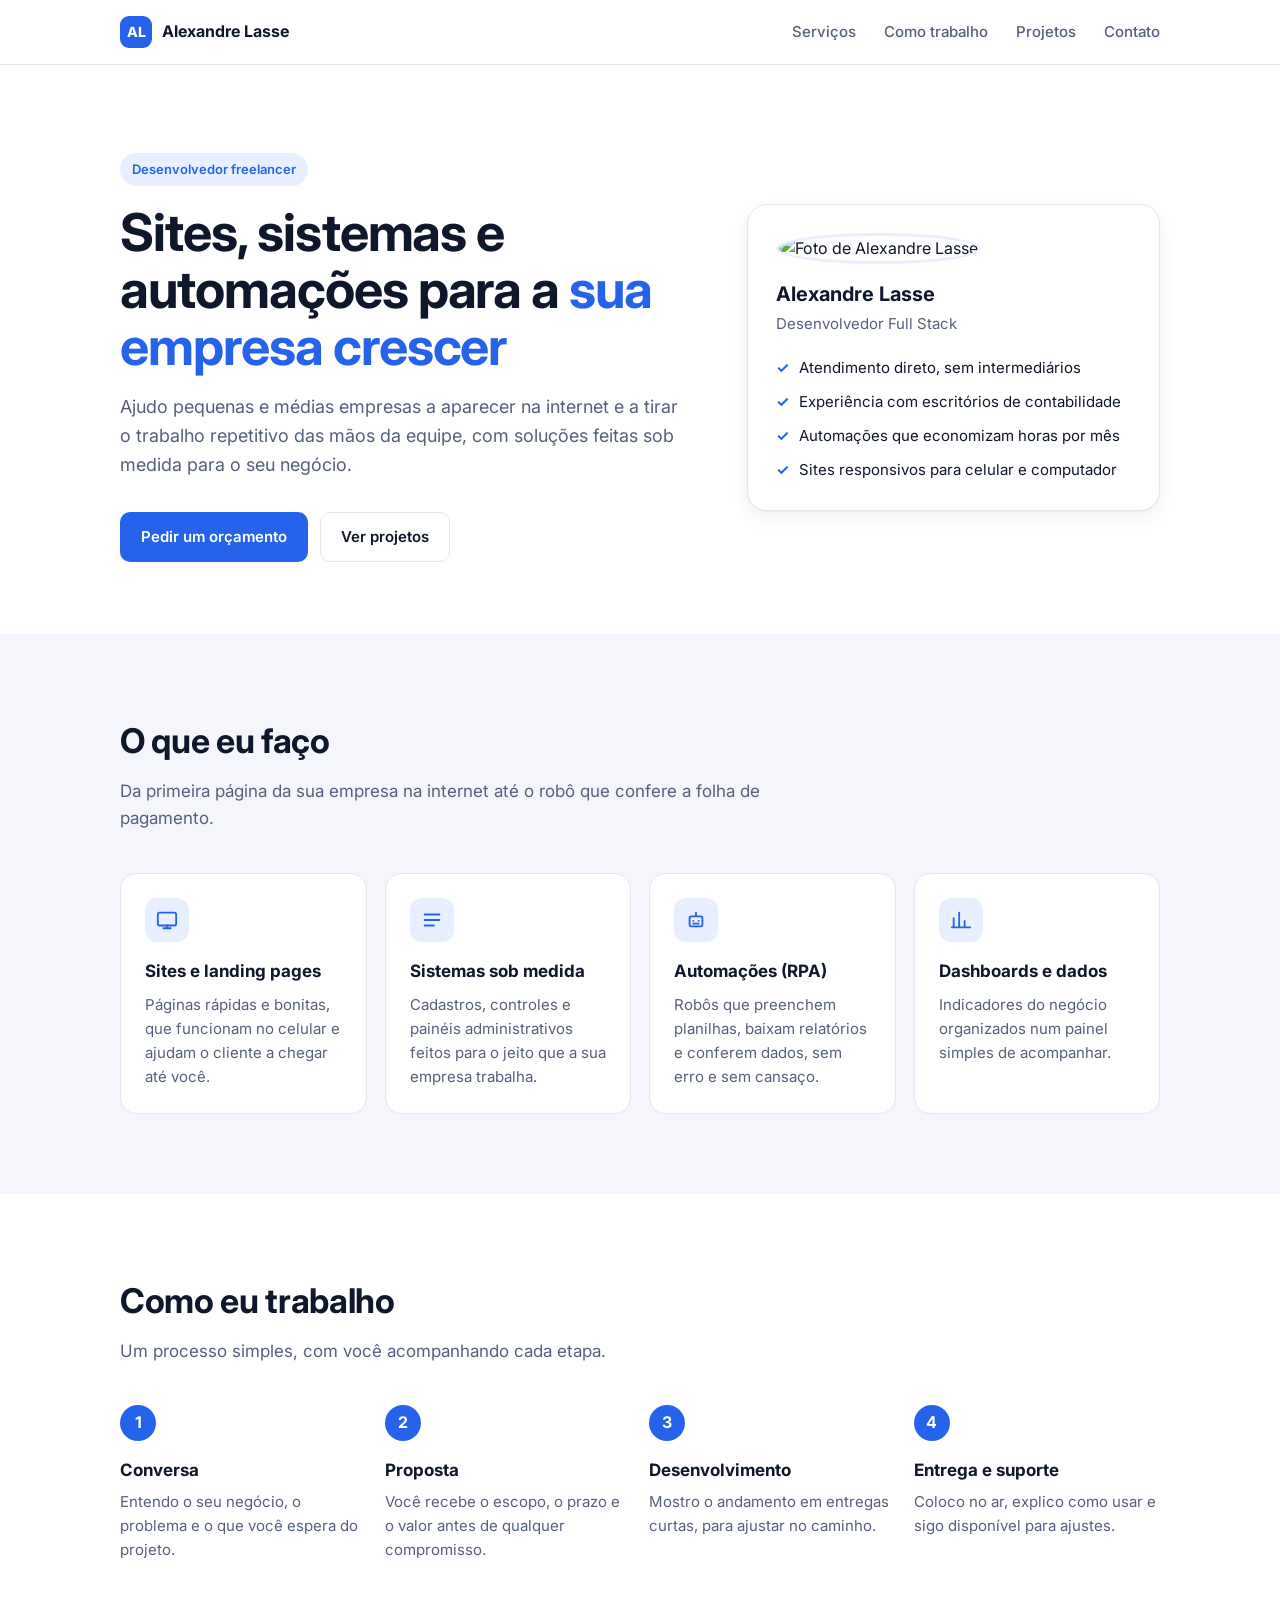
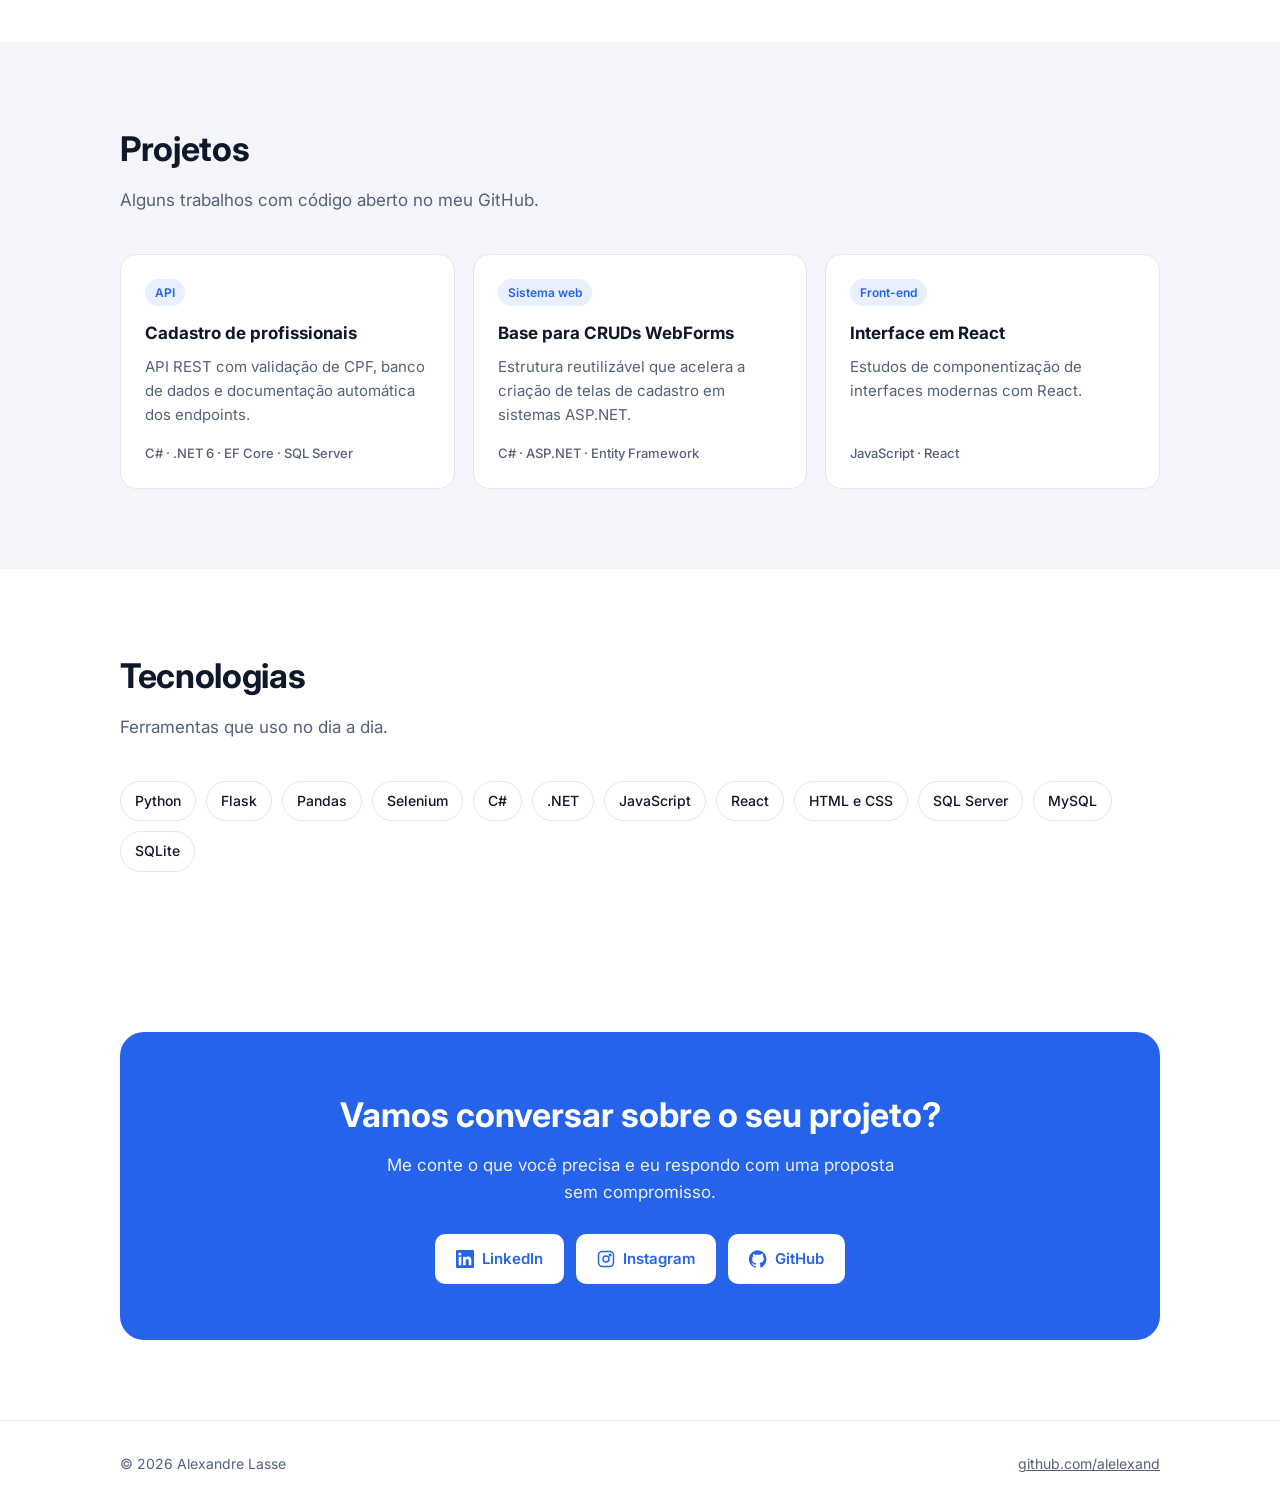
==== index.html @ 02c26d89 "Cria site pessoal" ====
<!doctype html>
<html lang="pt-BR">
<head>
  <meta charset="utf-8">
  <meta name="viewport" content="width=device-width, initial-scale=1">
  <title>Alexandre Lasse · Sites, sistemas e automações</title>
  <meta name="description" content="Desenvolvedor freelancer: sites, sistemas sob medida e automações (RPA) para pequenas e médias empresas.">
  <meta property="og:title" content="Alexandre Lasse · Sites, sistemas e automações">
  <meta property="og:description" content="Sites, sistemas sob medida e automações para pequenas e médias empresas.">
  <meta property="og:type" content="website">
  <meta property="og:url" content="https://alelexand.github.io/">
  <meta property="og:image" content="https://avatars.githubusercontent.com/u/67489011?v=4">
  <meta name="theme-color" content="#0f172a">
  <link rel="icon" href="data:image/svg+xml,%3Csvg xmlns='http://www.w3.org/2000/svg' viewBox='0 0 64 64'%3E%3Crect width='64' height='64' rx='14' fill='%232563eb'/%3E%3Ctext x='32' y='43' font-family='Arial,sans-serif' font-size='30' font-weight='700' fill='white' text-anchor='middle'%3EAL%3C/text%3E%3C/svg%3E">
  <link rel="preconnect" href="https://fonts.googleapis.com">
  <link rel="preconnect" href="https://fonts.gstatic.com" crossorigin>
  <link href="https://fonts.googleapis.com/css2?family=Inter:wght@400;500;600;700;800&display=swap" rel="stylesheet">
  <style>
    :root {
      --bg: #ffffff;
      --bg-alt: #f4f6fb;
      --surface: #ffffff;
      --text: #0f172a;
      --muted: #55607a;
      --border: #e3e7ef;
      --accent: #2563eb;
      --accent-strong: #1d4ed8;
      --accent-soft: #e8efff;
      --on-accent: #ffffff;
      --shadow: 0 1px 2px rgba(15, 23, 42, .04), 0 8px 24px rgba(15, 23, 42, .06);
    }
    @media (prefers-color-scheme: dark) {
      :root {
        --bg: #0b1120;
        --bg-alt: #111a2e;
        --surface: #131d33;
        --text: #e7ecf5;
        --muted: #9aa6bd;
        --border: #23304b;
        --accent: #5b8cff;
        --accent-strong: #7aa2ff;
        --accent-soft: #1a2747;
        --on-accent: #0b1120;
        --shadow: 0 1px 2px rgba(0, 0, 0, .3), 0 8px 24px rgba(0, 0, 0, .25);
      }
    }
    * { box-sizing: border-box; }
    html { scroll-behavior: smooth; }
    body {
      margin: 0;
      font-family: "Inter", system-ui, -apple-system, "Segoe UI", Roboto, sans-serif;
      background: var(--bg);
      color: var(--text);
      line-height: 1.6;
      -webkit-font-smoothing: antialiased;
    }
    a { color: inherit; }
    .wrap { max-width: 1080px; margin: 0 auto; padding: 0 20px; }

    /* Header */
    header {
      position: sticky; top: 0; z-index: 10;
      background: color-mix(in srgb, var(--bg) 88%, transparent);
      backdrop-filter: blur(10px);
      border-bottom: 1px solid var(--border);
    }
    .nav { display: flex; align-items: center; justify-content: space-between; height: 64px; }
    .brand { display: flex; align-items: center; gap: 10px; font-weight: 700; text-decoration: none; }
    .brand-mark {
      width: 32px; height: 32px; border-radius: 9px; display: grid; place-items: center;
      background: var(--accent); color: var(--on-accent); font-size: 14px; font-weight: 800;
    }
    .nav-links { display: flex; gap: 28px; }
    .nav-links a { text-decoration: none; color: var(--muted); font-weight: 500; font-size: 15px; }
    .nav-links a:hover { color: var(--text); }

    .btn {
      display: inline-flex; align-items: center; gap: 8px;
      padding: 12px 20px; border-radius: 10px; font-weight: 600; font-size: 15px;
      text-decoration: none; border: 1px solid transparent; transition: background .15s, border-color .15s;
    }
    .btn-primary { background: var(--accent); color: var(--on-accent); }
    .btn-primary:hover { background: var(--accent-strong); }
    .btn-ghost { border-color: var(--border); color: var(--text); background: var(--surface); }
    .btn-ghost:hover { border-color: var(--accent); }
    .btn svg { width: 18px; height: 18px; flex: none; }

    /* Hero */
    .hero { padding: 88px 0 72px; }
    .hero-grid { display: grid; grid-template-columns: 1.4fr 1fr; gap: 48px; align-items: center; }
    .eyebrow {
      display: inline-block; padding: 6px 12px; border-radius: 999px;
      background: var(--accent-soft); color: var(--accent); font-size: 13px; font-weight: 600;
    }
    h1 { font-size: clamp(34px, 5vw, 52px); line-height: 1.1; letter-spacing: -0.02em; margin: 18px 0 18px; }
    h1 span { color: var(--accent); }
    .lead { font-size: 18px; color: var(--muted); max-width: 560px; margin: 0 0 32px; }
    .cta { display: flex; flex-wrap: wrap; gap: 12px; }
    .hero-card {
      background: var(--surface); border: 1px solid var(--border); border-radius: 20px;
      padding: 28px; box-shadow: var(--shadow);
    }
    .avatar { width: 88px; height: 88px; border-radius: 50%; object-fit: cover; border: 3px solid var(--accent-soft); }
    .hero-card h2 { margin: 14px 0 2px; font-size: 20px; }
    .hero-card p { margin: 0; color: var(--muted); font-size: 15px; }
    .facts { list-style: none; padding: 0; margin: 20px 0 0; display: grid; gap: 10px; }
    .facts li { display: flex; gap: 10px; font-size: 15px; }
    .facts li::before { content: "✓"; color: var(--accent); font-weight: 700; }

    /* Sections */
    section { padding: 80px 0; }
    .alt { background: var(--bg-alt); }
    .section-head { max-width: 640px; margin-bottom: 40px; }
    .section-head h2 { font-size: clamp(26px, 3.5vw, 34px); letter-spacing: -0.01em; margin: 0 0 10px; }
    .section-head p { color: var(--muted); margin: 0; font-size: 17px; }

    .cards { display: grid; grid-template-columns: repeat(4, 1fr); gap: 18px; }
    .card {
      background: var(--surface); border: 1px solid var(--border); border-radius: 16px; padding: 24px;
    }
    .card .icon {
      width: 44px; height: 44px; border-radius: 12px; display: grid; place-items: center;
      background: var(--accent-soft); color: var(--accent); margin-bottom: 16px;
    }
    .card .icon svg { width: 22px; height: 22px; }
    .card h3 { margin: 0 0 8px; font-size: 17px; }
    .card p { margin: 0; color: var(--muted); font-size: 15px; }

    .steps { display: grid; grid-template-columns: repeat(4, 1fr); gap: 18px; counter-reset: step; }
    .step { position: relative; padding-top: 52px; }
    .step::before {
      counter-increment: step; content: counter(step);
      position: absolute; top: 0; left: 0; width: 36px; height: 36px; border-radius: 50%;
      display: grid; place-items: center; background: var(--accent); color: var(--on-accent); font-weight: 700;
    }
    .step h3 { margin: 0 0 6px; font-size: 17px; }
    .step p { margin: 0; color: var(--muted); font-size: 15px; }

    .projects { display: grid; grid-template-columns: repeat(3, 1fr); gap: 18px; }
    .project { display: flex; flex-direction: column; text-decoration: none; transition: border-color .15s; }
    .project:hover { border-color: var(--accent); }
    .tag {
      align-self: flex-start; font-size: 12px; font-weight: 600; padding: 4px 10px; border-radius: 999px;
      background: var(--accent-soft); color: var(--accent); margin-bottom: 14px;
    }
    .stack { margin-top: auto; padding-top: 16px; font-size: 13px; color: var(--muted); font-weight: 500; }

    .chips { display: flex; flex-wrap: wrap; gap: 10px; }
    .chip {
      padding: 8px 14px; border-radius: 999px; border: 1px solid var(--border);
      background: var(--surface); font-size: 14px; font-weight: 500;
    }

    .contact {
      background: var(--accent); color: var(--on-accent); border-radius: 24px;
      padding: 56px 40px; text-align: center;
    }
    .contact h2 { margin: 0 0 10px; font-size: clamp(26px, 3.5vw, 34px); }
    .contact p { margin: 0 auto 28px; max-width: 520px; opacity: .9; font-size: 17px; }
    .contact .cta { justify-content: center; }
    .contact .btn { background: var(--on-accent); color: var(--accent); }
    .contact .btn:hover { opacity: .92; }

    footer { padding: 32px 0; color: var(--muted); font-size: 14px; border-top: 1px solid var(--border); }
    footer .wrap { display: flex; justify-content: space-between; flex-wrap: wrap; gap: 12px; }
    footer a { color: var(--muted); }

    @media (max-width: 900px) {
      .hero-grid { grid-template-columns: 1fr; }
      .cards, .steps { grid-template-columns: repeat(2, 1fr); }
      .projects { grid-template-columns: 1fr; }
    }
    @media (max-width: 600px) {
      .wrap { padding: 0 16px; }
      .nav-links { display: none; }
      .hero { padding: 56px 0 48px; }
      section { padding: 56px 0; }
      .cards, .steps { grid-template-columns: 1fr; }
      .contact { padding: 40px 20px; border-radius: 18px; }
      .btn { flex: 1 1 auto; justify-content: center; }
    }
  </style>
</head>
<body>
  <header>
    <div class="wrap nav">
      <a class="brand" href="#inicio"><span class="brand-mark">AL</span> Alexandre Lasse</a>
      <nav class="nav-links">
        <a href="#servicos">Serviços</a>
        <a href="#como-trabalho">Como trabalho</a>
        <a href="#projetos">Projetos</a>
        <a href="#contato">Contato</a>
      </nav>
    </div>
  </header>

  <main id="inicio">
    <div class="hero">
      <div class="wrap hero-grid">
        <div>
          <span class="eyebrow">Desenvolvedor freelancer</span>
          <h1>Sites, sistemas e automações para a <span>sua empresa crescer</span></h1>
          <p class="lead">Ajudo pequenas e médias empresas a aparecer na internet e a tirar o trabalho repetitivo das mãos da equipe, com soluções feitas sob medida para o seu negócio.</p>
          <div class="cta">
            <a class="btn btn-primary" href="#contato">Pedir um orçamento</a>
            <a class="btn btn-ghost" href="#projetos">Ver projetos</a>
          </div>
        </div>
        <aside class="hero-card">
          <img class="avatar" src="https://avatars.githubusercontent.com/u/67489011?v=4" alt="Foto de Alexandre Lasse" width="88" height="88">
          <h2>Alexandre Lasse</h2>
          <p>Desenvolvedor Full Stack</p>
          <ul class="facts">
            <li>Atendimento direto, sem intermediários</li>
            <li>Experiência com escritórios de contabilidade</li>
            <li>Automações que economizam horas por mês</li>
            <li>Sites responsivos para celular e computador</li>
          </ul>
        </aside>
      </div>
    </div>

    <section id="servicos" class="alt">
      <div class="wrap">
        <div class="section-head">
          <h2>O que eu faço</h2>
          <p>Da primeira página da sua empresa na internet até o robô que confere a folha de pagamento.</p>
        </div>
        <div class="cards">
          <div class="card">
            <div class="icon"><svg viewBox="0 0 24 24" fill="none" stroke="currentColor" stroke-width="2" stroke-linecap="round" stroke-linejoin="round"><rect x="2" y="4" width="20" height="14" rx="2"/><path d="M8 21h8M12 18v3"/></svg></div>
            <h3>Sites e landing pages</h3>
            <p>Páginas rápidas e bonitas, que funcionam no celular e ajudam o cliente a chegar até você.</p>
          </div>
          <div class="card">
            <div class="icon"><svg viewBox="0 0 24 24" fill="none" stroke="currentColor" stroke-width="2" stroke-linecap="round" stroke-linejoin="round"><path d="M4 6h16M4 12h16M4 18h10"/></svg></div>
            <h3>Sistemas sob medida</h3>
            <p>Cadastros, controles e painéis administrativos feitos para o jeito que a sua empresa trabalha.</p>
          </div>
          <div class="card">
            <div class="icon"><svg viewBox="0 0 24 24" fill="none" stroke="currentColor" stroke-width="2" stroke-linecap="round" stroke-linejoin="round"><rect x="5" y="8" width="14" height="11" rx="2"/><path d="M12 4v4M9 13h.01M15 13h.01M9 16h6"/></svg></div>
            <h3>Automações (RPA)</h3>
            <p>Robôs que preenchem planilhas, baixam relatórios e conferem dados, sem erro e sem cansaço.</p>
          </div>
          <div class="card">
            <div class="icon"><svg viewBox="0 0 24 24" fill="none" stroke="currentColor" stroke-width="2" stroke-linecap="round" stroke-linejoin="round"><path d="M4 20V10M10 20V4M16 20v-7M22 20H2"/></svg></div>
            <h3>Dashboards e dados</h3>
            <p>Indicadores do negócio organizados num painel simples de acompanhar.</p>
          </div>
        </div>
      </div>
    </section>

    <section id="como-trabalho">
      <div class="wrap">
        <div class="section-head">
          <h2>Como eu trabalho</h2>
          <p>Um processo simples, com você acompanhando cada etapa.</p>
        </div>
        <div class="steps">
          <div class="step">
            <h3>Conversa</h3>
            <p>Entendo o seu negócio, o problema e o que você espera do projeto.</p>
          </div>
          <div class="step">
            <h3>Proposta</h3>
            <p>Você recebe o escopo, o prazo e o valor antes de qualquer compromisso.</p>
          </div>
          <div class="step">
            <h3>Desenvolvimento</h3>
            <p>Mostro o andamento em entregas curtas, para ajustar no caminho.</p>
          </div>
          <div class="step">
            <h3>Entrega e suporte</h3>
            <p>Coloco no ar, explico como usar e sigo disponível para ajustes.</p>
          </div>
        </div>
      </div>
    </section>

    <section id="projetos" class="alt">
      <div class="wrap">
        <div class="section-head">
          <h2>Projetos</h2>
          <p>Alguns trabalhos com código aberto no meu GitHub.</p>
        </div>
        <div class="projects">
          <a class="card project" href="https://github.com/alelexand/DesafioImplanta" target="_blank" rel="noopener">
            <span class="tag">API</span>
            <h3>Cadastro de profissionais</h3>
            <p>API REST com validação de CPF, banco de dados e documentação automática dos endpoints.</p>
            <span class="stack">C# · .NET 6 · EF Core · SQL Server</span>
          </a>
          <a class="card project" href="https://github.com/alelexand/WebForms" target="_blank" rel="noopener">
            <span class="tag">Sistema web</span>
            <h3>Base para CRUDs WebForms</h3>
            <p>Estrutura reutilizável que acelera a criação de telas de cadastro em sistemas ASP.NET.</p>
            <span class="stack">C# · ASP.NET · Entity Framework</span>
          </a>
          <a class="card project" href="https://github.com/alelexand/ReactJS_Estudos" target="_blank" rel="noopener">
            <span class="tag">Front-end</span>
            <h3>Interface em React</h3>
            <p>Estudos de componentização de interfaces modernas com React.</p>
            <span class="stack">JavaScript · React</span>
          </a>
        </div>
      </div>
    </section>

    <section>
      <div class="wrap">
        <div class="section-head">
          <h2>Tecnologias</h2>
          <p>Ferramentas que uso no dia a dia.</p>
        </div>
        <div class="chips">
          <span class="chip">Python</span><span class="chip">Flask</span><span class="chip">Pandas</span>
          <span class="chip">Selenium</span><span class="chip">C#</span><span class="chip">.NET</span>
          <span class="chip">JavaScript</span><span class="chip">React</span><span class="chip">HTML e CSS</span>
          <span class="chip">SQL Server</span><span class="chip">MySQL</span><span class="chip">SQLite</span>
        </div>
      </div>
    </section>

    <section id="contato">
      <div class="wrap">
        <div class="contact">
          <h2>Vamos conversar sobre o seu projeto?</h2>
          <p>Me conte o que você precisa e eu respondo com uma proposta sem compromisso.</p>
          <div class="cta">
            <a class="btn" href="https://www.linkedin.com/in/alexandre-lasse" target="_blank" rel="noopener">
              <svg viewBox="0 0 24 24" fill="currentColor"><path d="M20.45 20.45h-3.56v-5.57c0-1.33-.02-3.04-1.85-3.04-1.85 0-2.14 1.45-2.14 2.94v5.67H9.35V9h3.41v1.56h.05c.48-.9 1.64-1.85 3.37-1.85 3.6 0 4.27 2.37 4.27 5.46v6.28zM5.34 7.43a2.07 2.07 0 1 1 0-4.13 2.07 2.07 0 0 1 0 4.13zM7.12 20.45H3.56V9h3.56v11.45zM22.22 0H1.77C.79 0 0 .77 0 1.73v20.54C0 23.23.79 24 1.77 24h20.45c.98 0 1.78-.77 1.78-1.73V1.73C24 .77 23.2 0 22.22 0z"/></svg>
              LinkedIn
            </a>
            <a class="btn" href="https://instagram.com/alelexand" target="_blank" rel="noopener">
              <svg viewBox="0 0 24 24" fill="none" stroke="currentColor" stroke-width="2"><rect x="2" y="2" width="20" height="20" rx="5"/><circle cx="12" cy="12" r="4"/><circle cx="17.5" cy="6.5" r="1" fill="currentColor"/></svg>
              Instagram
            </a>
            <a class="btn" href="https://github.com/alelexand" target="_blank" rel="noopener">
              <svg viewBox="0 0 24 24" fill="currentColor"><path d="M12 .3a12 12 0 0 0-3.8 23.4c.6.1.8-.3.8-.6v-2c-3.3.7-4-1.6-4-1.6-.6-1.4-1.4-1.8-1.4-1.8-1-.7.1-.7.1-.7 1.2.1 1.8 1.2 1.8 1.2 1 1.8 2.8 1.3 3.5 1 .1-.8.4-1.3.7-1.6-2.7-.3-5.5-1.3-5.5-6 0-1.2.5-2.3 1.3-3.1-.2-.4-.6-1.6.1-3.2 0 0 1-.3 3.3 1.2a11.5 11.5 0 0 1 6 0C17.3 4.7 18.3 5 18.3 5c.7 1.6.2 2.9.1 3.2.8.8 1.3 1.9 1.3 3.2 0 4.6-2.8 5.6-5.5 5.9.4.4.8 1.1.8 2.2v3.3c0 .3.2.7.8.6A12 12 0 0 0 12 .3"/></svg>
              GitHub
            </a>
          </div>
        </div>
      </div>
    </section>
  </main>

  <footer>
    <div class="wrap">
      <span>© <span id="ano">2026</span> Alexandre Lasse</span>
      <a href="https://github.com/alelexand" target="_blank" rel="noopener">github.com/alelexand</a>
    </div>
  </footer>
  <script>document.getElementById('ano').textContent = new Date().getFullYear();</script>
</body>
</html>
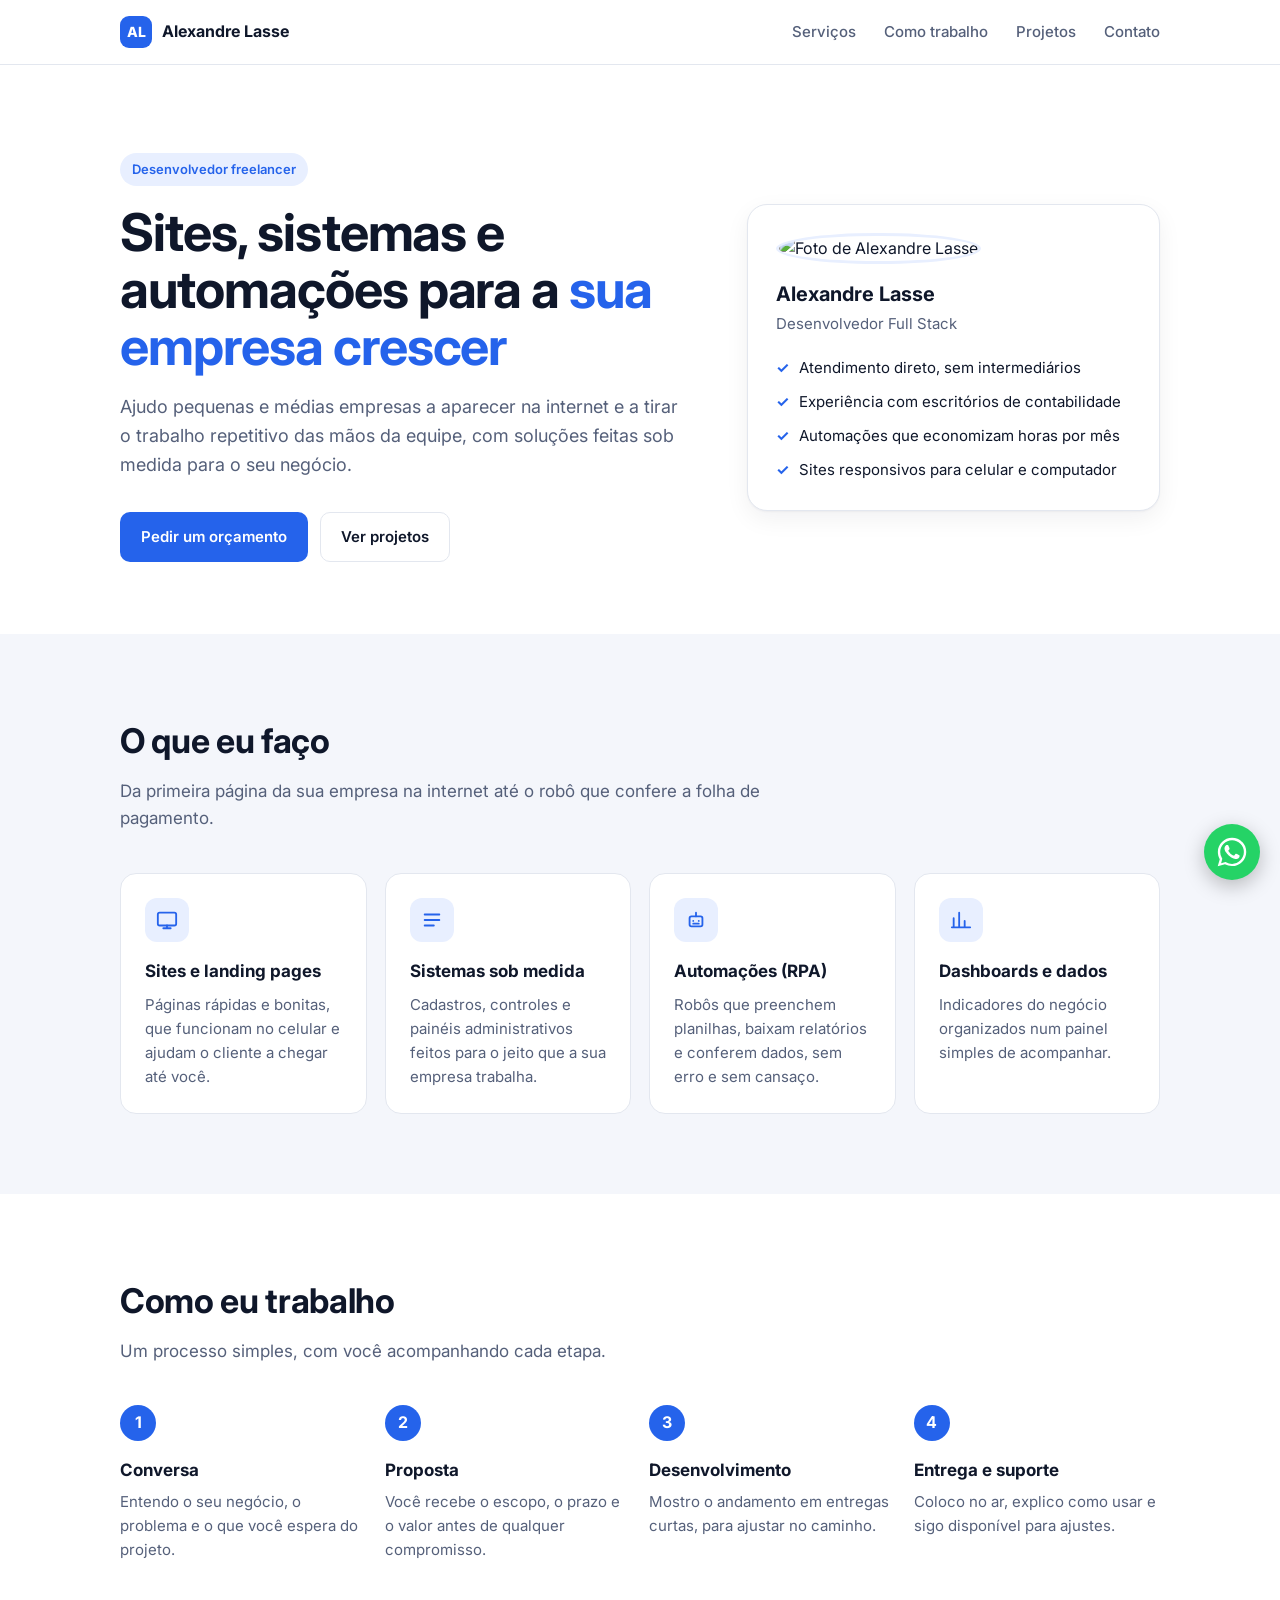
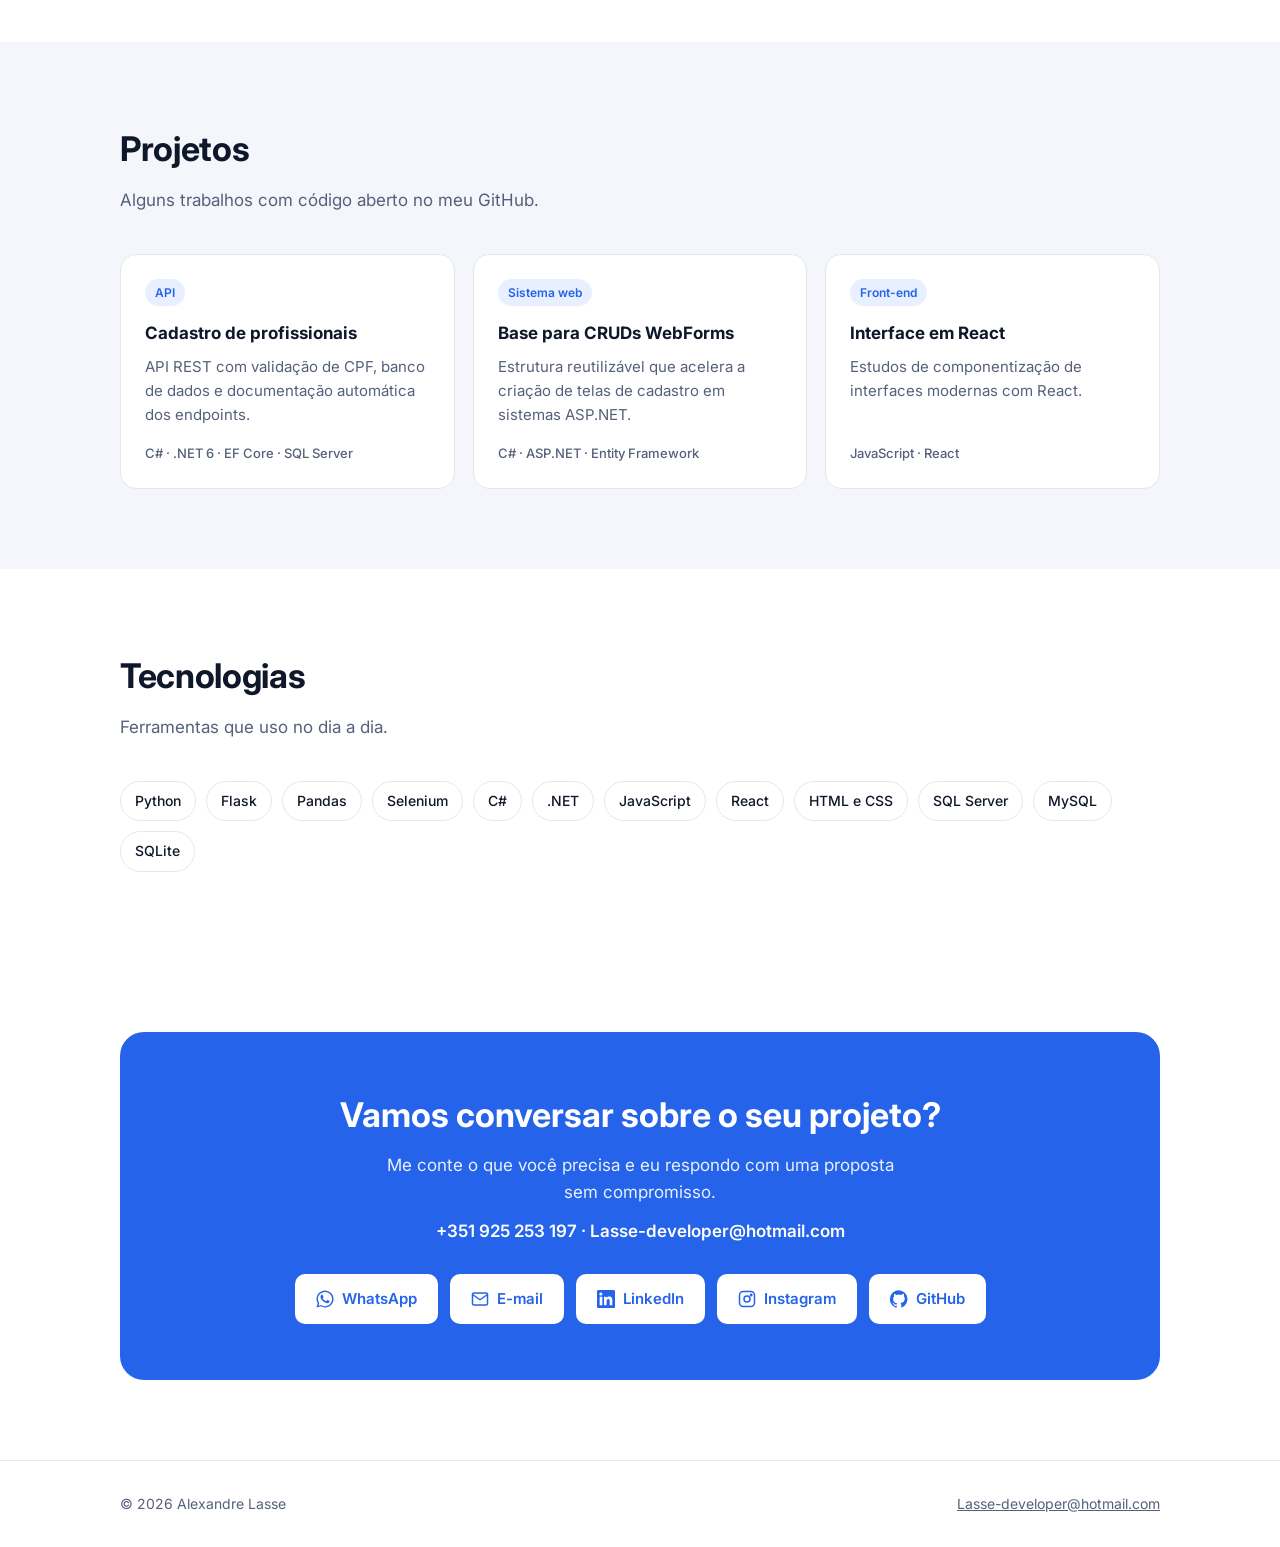
==== commit 849d9e2e: "Adiciona WhatsApp e e-mail de contato" ====
--- a/index.html
+++ b/index.html
@@ -157,7 +157,16 @@
     }
     .contact h2 { margin: 0 0 10px; font-size: clamp(26px, 3.5vw, 34px); }
     .contact p { margin: 0 auto 28px; max-width: 520px; opacity: .9; font-size: 17px; }
+    .contact .contact-info { font-weight: 600; opacity: 1; margin-top: -16px; }
     .contact .cta { justify-content: center; }
+    .wa-float {
+      position: fixed; right: 20px; bottom: 20px; z-index: 20;
+      width: 56px; height: 56px; border-radius: 50%; display: grid; place-items: center;
+      background: #25d366; color: #fff; box-shadow: 0 6px 20px rgba(0, 0, 0, .25);
+      transition: transform .15s;
+    }
+    .wa-float:hover { transform: scale(1.06); }
+    .wa-float svg { width: 30px; height: 30px; }
     .contact .btn { background: var(--on-accent); color: var(--accent); }
     .contact .btn:hover { opacity: .92; }
 
@@ -202,7 +211,7 @@
           <h1>Sites, sistemas e automações para a <span>sua empresa crescer</span></h1>
           <p class="lead">Ajudo pequenas e médias empresas a aparecer na internet e a tirar o trabalho repetitivo das mãos da equipe, com soluções feitas sob medida para o seu negócio.</p>
           <div class="cta">
-            <a class="btn btn-primary" href="#contato">Pedir um orçamento</a>
+            <a class="btn btn-primary" href="https://wa.me/351925253197?text=Ol%C3%A1%20Alexandre!%20Vi%20o%20seu%20site%20e%20gostaria%20de%20um%20or%C3%A7amento." target="_blank" rel="noopener">Pedir um orçamento</a>
             <a class="btn btn-ghost" href="#projetos">Ver projetos</a>
           </div>
         </div>
@@ -327,7 +336,16 @@
         <div class="contact">
           <h2>Vamos conversar sobre o seu projeto?</h2>
           <p>Me conte o que você precisa e eu respondo com uma proposta sem compromisso.</p>
+          <p class="contact-info">+351 925 253 197 · Lasse-developer@hotmail.com</p>
           <div class="cta">
+            <a class="btn" href="https://wa.me/351925253197?text=Ol%C3%A1%20Alexandre!%20Vi%20o%20seu%20site%20e%20gostaria%20de%20um%20or%C3%A7amento." target="_blank" rel="noopener">
+              <svg viewBox="0 0 24 24" fill="currentColor"><path d="M17.47 14.38c-.3-.15-1.76-.87-2.03-.97-.27-.1-.47-.15-.67.15-.2.3-.77.97-.94 1.17-.17.2-.35.22-.64.07-.3-.15-1.26-.46-2.4-1.48-.89-.79-1.49-1.77-1.66-2.07-.17-.3-.02-.46.13-.61.13-.13.3-.35.45-.52.15-.17.2-.3.3-.5.1-.2.05-.37-.03-.52-.07-.15-.67-1.62-.92-2.22-.24-.58-.49-.5-.67-.51h-.57c-.2 0-.52.07-.79.37-.27.3-1.04 1.02-1.04 2.48s1.07 2.88 1.21 3.07c.15.2 2.1 3.2 5.08 4.49.71.31 1.26.49 1.69.62.71.23 1.36.2 1.87.12.57-.09 1.76-.72 2.01-1.41.25-.7.25-1.29.17-1.41-.07-.13-.27-.2-.57-.35zM12.05 21.5h-.01a9.43 9.43 0 0 1-4.81-1.32l-.35-.2-3.58.94.96-3.49-.23-.36a9.42 9.42 0 0 1-1.45-5.03c0-5.2 4.24-9.44 9.46-9.44 2.52 0 4.9.99 6.68 2.77a9.37 9.37 0 0 1 2.77 6.68c0 5.21-4.24 9.45-9.44 9.45zm8.04-17.49A11.3 11.3 0 0 0 12.04.67C5.78.67.68 5.77.68 12.03c0 2 .52 3.96 1.52 5.68L.58 23.33l5.75-1.51a11.32 11.32 0 0 0 5.71 1.46h.01c6.26 0 11.36-5.1 11.36-11.36 0-3.03-1.18-5.89-3.32-8.03z"/></svg>
+              WhatsApp
+            </a>
+            <a class="btn" href="mailto:Lasse-developer@hotmail.com?subject=Or%C3%A7amento%20pelo%20site">
+              <svg viewBox="0 0 24 24" fill="none" stroke="currentColor" stroke-width="2" stroke-linecap="round" stroke-linejoin="round"><rect x="2" y="4" width="20" height="16" rx="2"/><path d="m22 6-10 7L2 6"/></svg>
+              E-mail
+            </a>
             <a class="btn" href="https://www.linkedin.com/in/alexandre-lasse" target="_blank" rel="noopener">
               <svg viewBox="0 0 24 24" fill="currentColor"><path d="M20.45 20.45h-3.56v-5.57c0-1.33-.02-3.04-1.85-3.04-1.85 0-2.14 1.45-2.14 2.94v5.67H9.35V9h3.41v1.56h.05c.48-.9 1.64-1.85 3.37-1.85 3.6 0 4.27 2.37 4.27 5.46v6.28zM5.34 7.43a2.07 2.07 0 1 1 0-4.13 2.07 2.07 0 0 1 0 4.13zM7.12 20.45H3.56V9h3.56v11.45zM22.22 0H1.77C.79 0 0 .77 0 1.73v20.54C0 23.23.79 24 1.77 24h20.45c.98 0 1.78-.77 1.78-1.73V1.73C24 .77 23.2 0 22.22 0z"/></svg>
               LinkedIn
@@ -349,9 +367,12 @@
   <footer>
     <div class="wrap">
       <span>© <span id="ano">2026</span> Alexandre Lasse</span>
-      <a href="https://github.com/alelexand" target="_blank" rel="noopener">github.com/alelexand</a>
+      <a href="mailto:Lasse-developer@hotmail.com">Lasse-developer@hotmail.com</a>
     </div>
   </footer>
+  <a class="wa-float" href="https://wa.me/351925253197?text=Ol%C3%A1%20Alexandre!%20Vi%20o%20seu%20site%20e%20gostaria%20de%20um%20or%C3%A7amento." target="_blank" rel="noopener" aria-label="Conversar no WhatsApp">
+    <svg viewBox="0 0 24 24" fill="currentColor"><path d="M17.47 14.38c-.3-.15-1.76-.87-2.03-.97-.27-.1-.47-.15-.67.15-.2.3-.77.97-.94 1.17-.17.2-.35.22-.64.07-.3-.15-1.26-.46-2.4-1.48-.89-.79-1.49-1.77-1.66-2.07-.17-.3-.02-.46.13-.61.13-.13.3-.35.45-.52.15-.17.2-.3.3-.5.1-.2.05-.37-.03-.52-.07-.15-.67-1.62-.92-2.22-.24-.58-.49-.5-.67-.51h-.57c-.2 0-.52.07-.79.37-.27.3-1.04 1.02-1.04 2.48s1.07 2.880 1.21 3.07c.15.2 2.1 3.2 5.08 4.49.71.31 1.26.49 1.69.62.71.23 1.36.2 1.87.12.57-.09 1.76-.72 2.01-1.41.25-.7.25-1.29.17-1.41-.07-.13-.27-.2-.57-.35zM12.05 21.5h-.01a9.43 9.430 0 0 1-4.81-1.32l-.35-.2-3.58.94.96-3.49-.23-.36a9.42 9.42 0 0 1-1.45-5.03c0-5.2 4.24-9.44 9.46-9.44 2.52 0 4.9.99 6.68 2.77a9.37 9.37 0 0 1 2.77 6.68c0 5.21-4.24 9.45-9.44 9.45zm8.04-17.49A11.3 11.3 0 0 0 12.04.67C5.78.67.68 5.77.68 12.030c0 2 .52 3.96 1.52 5.68L.58 23.33l5.75-1.51a11.32 11.32 0 0 0 5.71 1.46h.01c6.26 0 11.36-5.1 11.36-11.36 0-3.03-1.18-5.89-3.32-8.03z"/></svg>
+  </a>
   <script>document.getElementById('ano').textContent = new Date().getFullYear();</script>
 </body>
 </html>
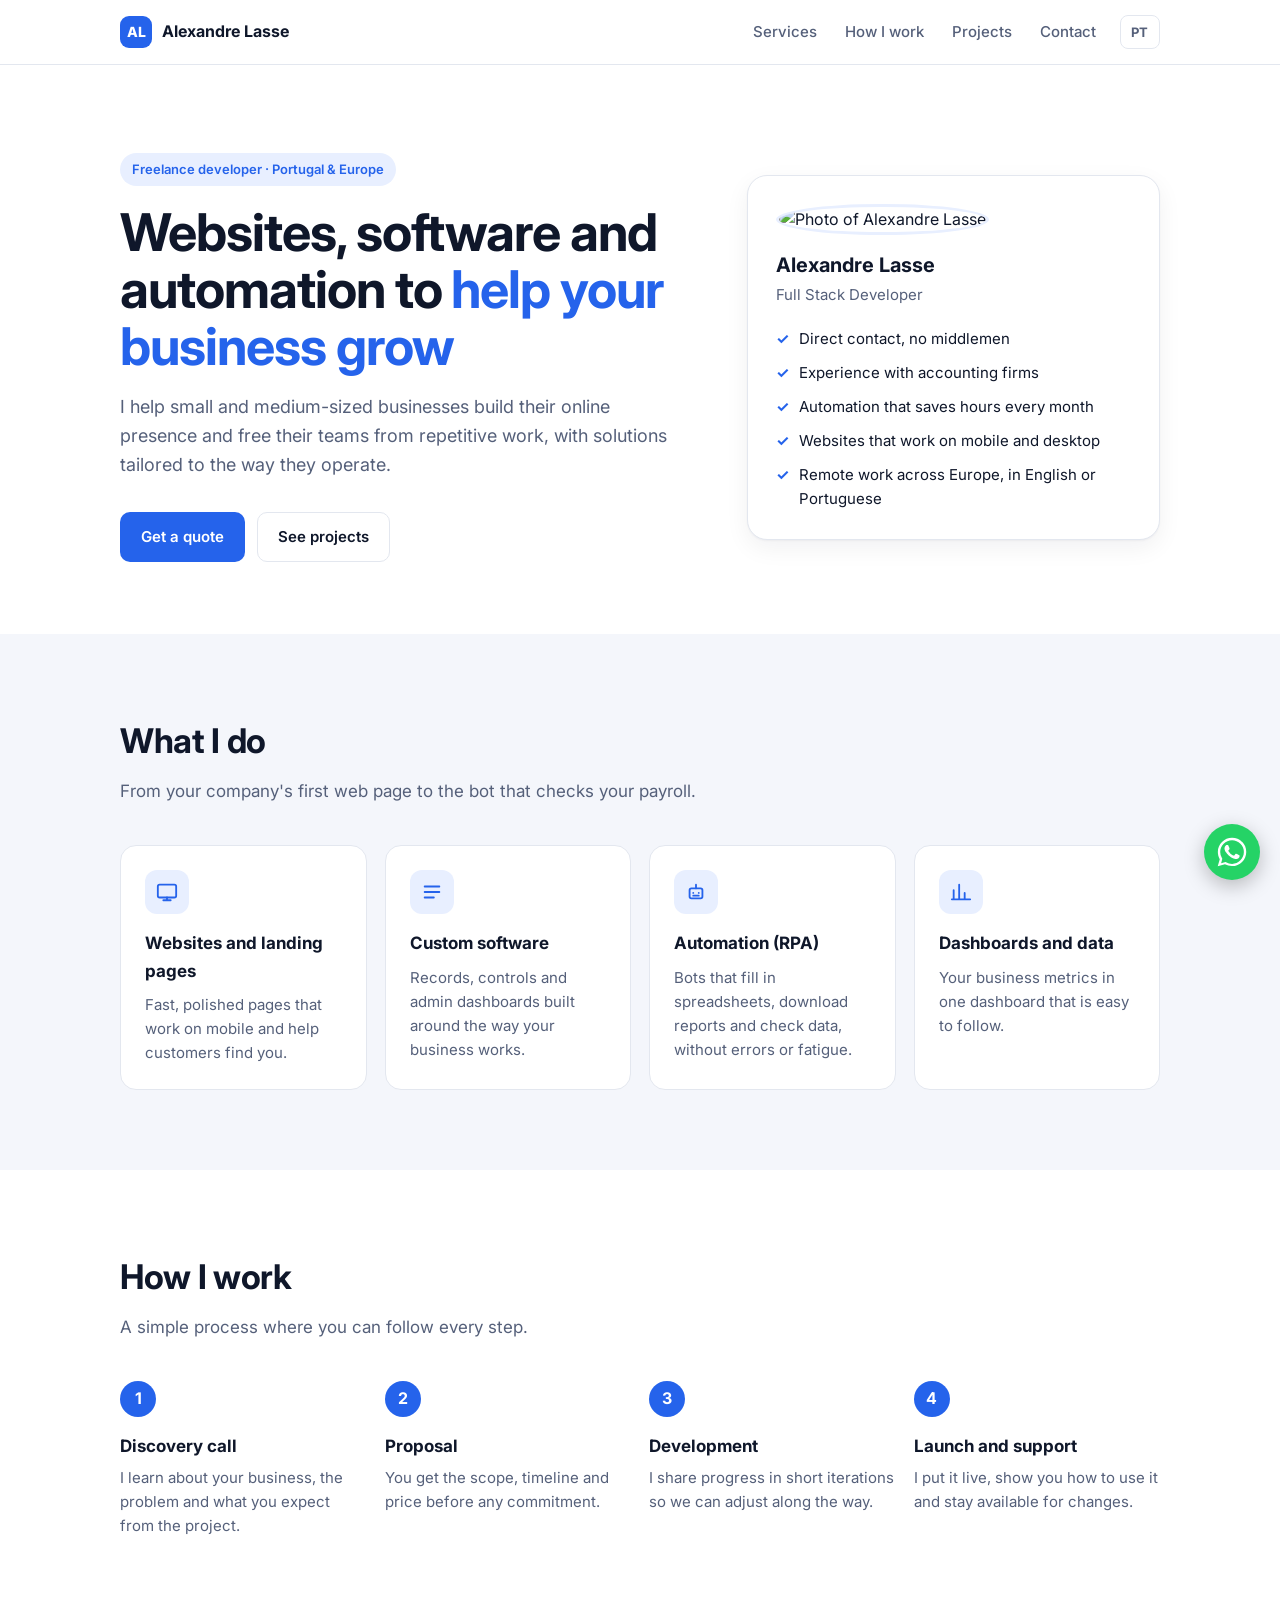
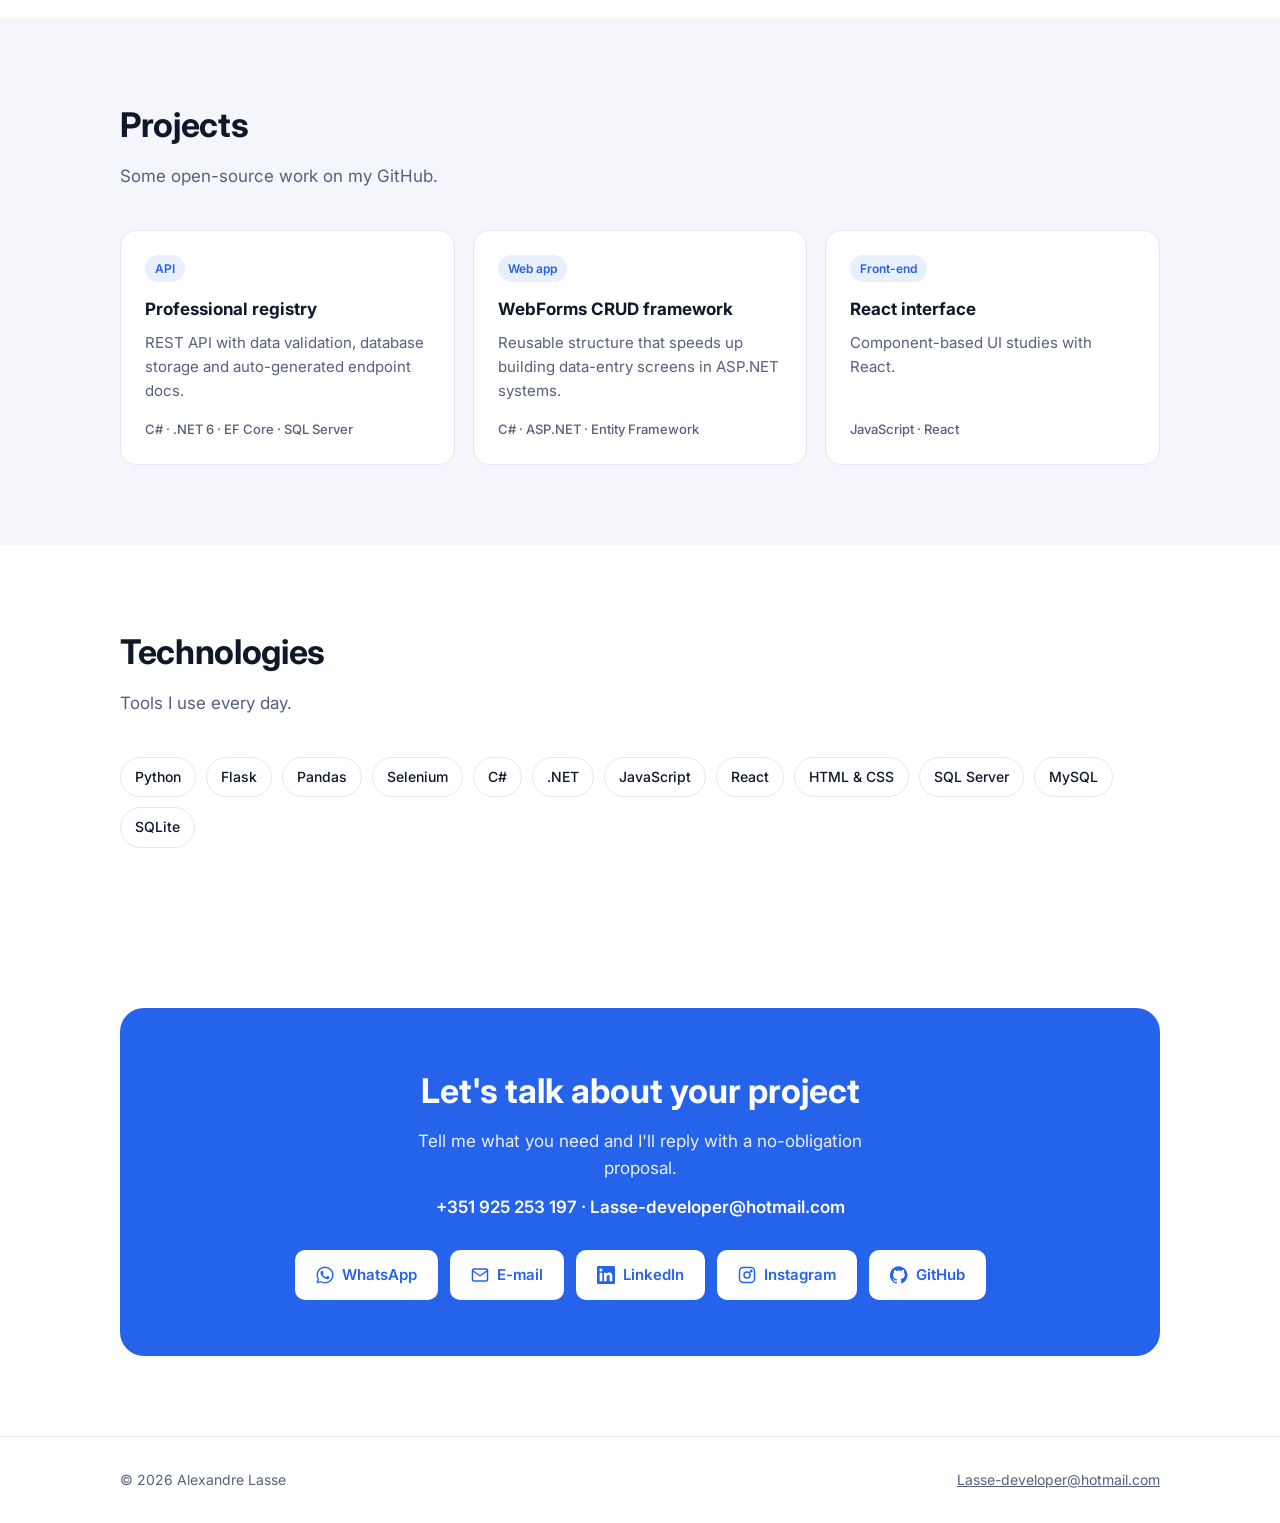
==== commit 4dc6e61f: "English as main language, Portuguese (pt-PT) version at /pt/" ====
--- a/index.html
+++ b/index.html
@@ -1,12 +1,12 @@
 <!doctype html>
-<html lang="pt-BR">
+<html lang="en">
 <head>
   <meta charset="utf-8">
   <meta name="viewport" content="width=device-width, initial-scale=1">
-  <title>Alexandre Lasse · Sites, sistemas e automações</title>
-  <meta name="description" content="Desenvolvedor freelancer: sites, sistemas sob medida e automações (RPA) para pequenas e médias empresas.">
-  <meta property="og:title" content="Alexandre Lasse · Sites, sistemas e automações">
-  <meta property="og:description" content="Sites, sistemas sob medida e automações para pequenas e médias empresas.">
+  <title>Alexandre Lasse · Websites, software and automation</title>
+  <meta name="description" content="Freelance developer based in Portugal, working across Europe: websites, custom software and automation (RPA) for small and medium-sized businesses.">
+  <meta property="og:title" content="Alexandre Lasse · Websites, software and automation">
+  <meta property="og:description" content="Websites, custom software and automation for SMEs across Europe.">
   <meta property="og:type" content="website">
   <meta property="og:url" content="https://alelexand.github.io/">
   <meta property="og:image" content="https://avatars.githubusercontent.com/u/67489011?v=4">
@@ -15,301 +15,133 @@
   <link rel="preconnect" href="https://fonts.googleapis.com">
   <link rel="preconnect" href="https://fonts.gstatic.com" crossorigin>
   <link href="https://fonts.googleapis.com/css2?family=Inter:wght@400;500;600;700;800&display=swap" rel="stylesheet">
-  <style>
-    :root {
-      --bg: #ffffff;
-      --bg-alt: #f4f6fb;
-      --surface: #ffffff;
-      --text: #0f172a;
-      --muted: #55607a;
-      --border: #e3e7ef;
-      --accent: #2563eb;
-      --accent-strong: #1d4ed8;
-      --accent-soft: #e8efff;
-      --on-accent: #ffffff;
-      --shadow: 0 1px 2px rgba(15, 23, 42, .04), 0 8px 24px rgba(15, 23, 42, .06);
-    }
-    @media (prefers-color-scheme: dark) {
-      :root {
-        --bg: #0b1120;
-        --bg-alt: #111a2e;
-        --surface: #131d33;
-        --text: #e7ecf5;
-        --muted: #9aa6bd;
-        --border: #23304b;
-        --accent: #5b8cff;
-        --accent-strong: #7aa2ff;
-        --accent-soft: #1a2747;
-        --on-accent: #0b1120;
-        --shadow: 0 1px 2px rgba(0, 0, 0, .3), 0 8px 24px rgba(0, 0, 0, .25);
-      }
-    }
-    * { box-sizing: border-box; }
-    html { scroll-behavior: smooth; }
-    body {
-      margin: 0;
-      font-family: "Inter", system-ui, -apple-system, "Segoe UI", Roboto, sans-serif;
-      background: var(--bg);
-      color: var(--text);
-      line-height: 1.6;
-      -webkit-font-smoothing: antialiased;
-    }
-    a { color: inherit; }
-    .wrap { max-width: 1080px; margin: 0 auto; padding: 0 20px; }
-
-    /* Header */
-    header {
-      position: sticky; top: 0; z-index: 10;
-      background: color-mix(in srgb, var(--bg) 88%, transparent);
-      backdrop-filter: blur(10px);
-      border-bottom: 1px solid var(--border);
-    }
-    .nav { display: flex; align-items: center; justify-content: space-between; height: 64px; }
-    .brand { display: flex; align-items: center; gap: 10px; font-weight: 700; text-decoration: none; }
-    .brand-mark {
-      width: 32px; height: 32px; border-radius: 9px; display: grid; place-items: center;
-      background: var(--accent); color: var(--on-accent); font-size: 14px; font-weight: 800;
-    }
-    .nav-links { display: flex; gap: 28px; }
-    .nav-links a { text-decoration: none; color: var(--muted); font-weight: 500; font-size: 15px; }
-    .nav-links a:hover { color: var(--text); }
-
-    .btn {
-      display: inline-flex; align-items: center; gap: 8px;
-      padding: 12px 20px; border-radius: 10px; font-weight: 600; font-size: 15px;
-      text-decoration: none; border: 1px solid transparent; transition: background .15s, border-color .15s;
-    }
-    .btn-primary { background: var(--accent); color: var(--on-accent); }
-    .btn-primary:hover { background: var(--accent-strong); }
-    .btn-ghost { border-color: var(--border); color: var(--text); background: var(--surface); }
-    .btn-ghost:hover { border-color: var(--accent); }
-    .btn svg { width: 18px; height: 18px; flex: none; }
-
-    /* Hero */
-    .hero { padding: 88px 0 72px; }
-    .hero-grid { display: grid; grid-template-columns: 1.4fr 1fr; gap: 48px; align-items: center; }
-    .eyebrow {
-      display: inline-block; padding: 6px 12px; border-radius: 999px;
-      background: var(--accent-soft); color: var(--accent); font-size: 13px; font-weight: 600;
-    }
-    h1 { font-size: clamp(34px, 5vw, 52px); line-height: 1.1; letter-spacing: -0.02em; margin: 18px 0 18px; }
-    h1 span { color: var(--accent); }
-    .lead { font-size: 18px; color: var(--muted); max-width: 560px; margin: 0 0 32px; }
-    .cta { display: flex; flex-wrap: wrap; gap: 12px; }
-    .hero-card {
-      background: var(--surface); border: 1px solid var(--border); border-radius: 20px;
-      padding: 28px; box-shadow: var(--shadow);
-    }
-    .avatar { width: 88px; height: 88px; border-radius: 50%; object-fit: cover; border: 3px solid var(--accent-soft); }
-    .hero-card h2 { margin: 14px 0 2px; font-size: 20px; }
-    .hero-card p { margin: 0; color: var(--muted); font-size: 15px; }
-    .facts { list-style: none; padding: 0; margin: 20px 0 0; display: grid; gap: 10px; }
-    .facts li { display: flex; gap: 10px; font-size: 15px; }
-    .facts li::before { content: "✓"; color: var(--accent); font-weight: 700; }
-
-    /* Sections */
-    section { padding: 80px 0; }
-    .alt { background: var(--bg-alt); }
-    .section-head { max-width: 640px; margin-bottom: 40px; }
-    .section-head h2 { font-size: clamp(26px, 3.5vw, 34px); letter-spacing: -0.01em; margin: 0 0 10px; }
-    .section-head p { color: var(--muted); margin: 0; font-size: 17px; }
-
-    .cards { display: grid; grid-template-columns: repeat(4, 1fr); gap: 18px; }
-    .card {
-      background: var(--surface); border: 1px solid var(--border); border-radius: 16px; padding: 24px;
-    }
-    .card .icon {
-      width: 44px; height: 44px; border-radius: 12px; display: grid; place-items: center;
-      background: var(--accent-soft); color: var(--accent); margin-bottom: 16px;
-    }
-    .card .icon svg { width: 22px; height: 22px; }
-    .card h3 { margin: 0 0 8px; font-size: 17px; }
-    .card p { margin: 0; color: var(--muted); font-size: 15px; }
-
-    .steps { display: grid; grid-template-columns: repeat(4, 1fr); gap: 18px; counter-reset: step; }
-    .step { position: relative; padding-top: 52px; }
-    .step::before {
-      counter-increment: step; content: counter(step);
-      position: absolute; top: 0; left: 0; width: 36px; height: 36px; border-radius: 50%;
-      display: grid; place-items: center; background: var(--accent); color: var(--on-accent); font-weight: 700;
-    }
-    .step h3 { margin: 0 0 6px; font-size: 17px; }
-    .step p { margin: 0; color: var(--muted); font-size: 15px; }
-
-    .projects { display: grid; grid-template-columns: repeat(3, 1fr); gap: 18px; }
-    .project { display: flex; flex-direction: column; text-decoration: none; transition: border-color .15s; }
-    .project:hover { border-color: var(--accent); }
-    .tag {
-      align-self: flex-start; font-size: 12px; font-weight: 600; padding: 4px 10px; border-radius: 999px;
-      background: var(--accent-soft); color: var(--accent); margin-bottom: 14px;
-    }
-    .stack { margin-top: auto; padding-top: 16px; font-size: 13px; color: var(--muted); font-weight: 500; }
-
-    .chips { display: flex; flex-wrap: wrap; gap: 10px; }
-    .chip {
-      padding: 8px 14px; border-radius: 999px; border: 1px solid var(--border);
-      background: var(--surface); font-size: 14px; font-weight: 500;
-    }
-
-    .contact {
-      background: var(--accent); color: var(--on-accent); border-radius: 24px;
-      padding: 56px 40px; text-align: center;
-    }
-    .contact h2 { margin: 0 0 10px; font-size: clamp(26px, 3.5vw, 34px); }
-    .contact p { margin: 0 auto 28px; max-width: 520px; opacity: .9; font-size: 17px; }
-    .contact .contact-info { font-weight: 600; opacity: 1; margin-top: -16px; }
-    .contact .cta { justify-content: center; }
-    .wa-float {
-      position: fixed; right: 20px; bottom: 20px; z-index: 20;
-      width: 56px; height: 56px; border-radius: 50%; display: grid; place-items: center;
-      background: #25d366; color: #fff; box-shadow: 0 6px 20px rgba(0, 0, 0, .25);
-      transition: transform .15s;
-    }
-    .wa-float:hover { transform: scale(1.06); }
-    .wa-float svg { width: 30px; height: 30px; }
-    .contact .btn { background: var(--on-accent); color: var(--accent); }
-    .contact .btn:hover { opacity: .92; }
-
-    footer { padding: 32px 0; color: var(--muted); font-size: 14px; border-top: 1px solid var(--border); }
-    footer .wrap { display: flex; justify-content: space-between; flex-wrap: wrap; gap: 12px; }
-    footer a { color: var(--muted); }
-
-    @media (max-width: 900px) {
-      .hero-grid { grid-template-columns: 1fr; }
-      .cards, .steps { grid-template-columns: repeat(2, 1fr); }
-      .projects { grid-template-columns: 1fr; }
-    }
-    @media (max-width: 600px) {
-      .wrap { padding: 0 16px; }
-      .nav-links { display: none; }
-      .hero { padding: 56px 0 48px; }
-      section { padding: 56px 0; }
-      .cards, .steps { grid-template-columns: 1fr; }
-      .contact { padding: 40px 20px; border-radius: 18px; }
-      .btn { flex: 1 1 auto; justify-content: center; }
-    }
-  </style>
+  <link rel="stylesheet" href="/styles.css">
+  <link rel="alternate" hreflang="en" href="https://alelexand.github.io/">
+  <link rel="alternate" hreflang="pt-PT" href="https://alelexand.github.io/pt/">
+  <link rel="alternate" hreflang="x-default" href="https://alelexand.github.io/">
 </head>
 <body>
   <header>
     <div class="wrap nav">
-      <a class="brand" href="#inicio"><span class="brand-mark">AL</span> Alexandre Lasse</a>
+      <a class="brand" href="#top"><span class="brand-mark">AL</span> Alexandre Lasse</a>
       <nav class="nav-links">
-        <a href="#servicos">Serviços</a>
-        <a href="#como-trabalho">Como trabalho</a>
-        <a href="#projetos">Projetos</a>
-        <a href="#contato">Contato</a>
+        <a href="#services">Services</a>
+        <a href="#process">How I work</a>
+        <a href="#projects">Projects</a>
+        <a href="#contact">Contact</a>
       </nav>
+      <a class="lang-switch" href="/pt/" hreflang="pt-PT" lang="pt-PT" aria-label="Versão em português">PT</a>
     </div>
   </header>
 
-  <main id="inicio">
+  <main id="top">
     <div class="hero">
       <div class="wrap hero-grid">
         <div>
-          <span class="eyebrow">Desenvolvedor freelancer</span>
-          <h1>Sites, sistemas e automações para a <span>sua empresa crescer</span></h1>
-          <p class="lead">Ajudo pequenas e médias empresas a aparecer na internet e a tirar o trabalho repetitivo das mãos da equipe, com soluções feitas sob medida para o seu negócio.</p>
+          <span class="eyebrow">Freelance developer · Portugal &amp; Europe</span>
+          <h1>Websites, software and automation to <span>help your business grow</span></h1>
+          <p class="lead">I help small and medium-sized businesses build their online presence and free their teams from repetitive work, with solutions tailored to the way they operate.</p>
           <div class="cta">
-            <a class="btn btn-primary" href="https://wa.me/351925253197?text=Ol%C3%A1%20Alexandre!%20Vi%20o%20seu%20site%20e%20gostaria%20de%20um%20or%C3%A7amento." target="_blank" rel="noopener">Pedir um orçamento</a>
-            <a class="btn btn-ghost" href="#projetos">Ver projetos</a>
+            <a class="btn btn-primary" href="https://wa.me/351925253197?text=Hi%20Alexandre!%20I%20saw%20your%20website%20and%20would%20like%20a%20quote." target="_blank" rel="noopener">Get a quote</a>
+            <a class="btn btn-ghost" href="#projects">See projects</a>
           </div>
         </div>
         <aside class="hero-card">
-          <img class="avatar" src="https://avatars.githubusercontent.com/u/67489011?v=4" alt="Foto de Alexandre Lasse" width="88" height="88">
+          <img class="avatar" src="https://avatars.githubusercontent.com/u/67489011?v=4" alt="Photo of Alexandre Lasse" width="88" height="88">
           <h2>Alexandre Lasse</h2>
-          <p>Desenvolvedor Full Stack</p>
+          <p>Full Stack Developer</p>
           <ul class="facts">
-            <li>Atendimento direto, sem intermediários</li>
-            <li>Experiência com escritórios de contabilidade</li>
-            <li>Automações que economizam horas por mês</li>
-            <li>Sites responsivos para celular e computador</li>
+            <li>Direct contact, no middlemen</li>
+            <li>Experience with accounting firms</li>
+            <li>Automation that saves hours every month</li>
+            <li>Websites that work on mobile and desktop</li>
+            <li>Remote work across Europe, in English or Portuguese</li>
           </ul>
         </aside>
       </div>
     </div>
 
-    <section id="servicos" class="alt">
-      <div class="wrap">
-        <div class="section-head">
-          <h2>O que eu faço</h2>
-          <p>Da primeira página da sua empresa na internet até o robô que confere a folha de pagamento.</p>
+    <section id="services" class="alt">
+      <div class="wrap">
+        <div class="section-head">
+          <h2>What I do</h2>
+          <p>From your company's first web page to the bot that checks your payroll.</p>
         </div>
         <div class="cards">
           <div class="card">
             <div class="icon"><svg viewBox="0 0 24 24" fill="none" stroke="currentColor" stroke-width="2" stroke-linecap="round" stroke-linejoin="round"><rect x="2" y="4" width="20" height="14" rx="2"/><path d="M8 21h8M12 18v3"/></svg></div>
-            <h3>Sites e landing pages</h3>
-            <p>Páginas rápidas e bonitas, que funcionam no celular e ajudam o cliente a chegar até você.</p>
+            <h3>Websites and landing pages</h3>
+            <p>Fast, polished pages that work on mobile and help customers find you.</p>
           </div>
           <div class="card">
             <div class="icon"><svg viewBox="0 0 24 24" fill="none" stroke="currentColor" stroke-width="2" stroke-linecap="round" stroke-linejoin="round"><path d="M4 6h16M4 12h16M4 18h10"/></svg></div>
-            <h3>Sistemas sob medida</h3>
-            <p>Cadastros, controles e painéis administrativos feitos para o jeito que a sua empresa trabalha.</p>
+            <h3>Custom software</h3>
+            <p>Records, controls and admin dashboards built around the way your business works.</p>
           </div>
           <div class="card">
             <div class="icon"><svg viewBox="0 0 24 24" fill="none" stroke="currentColor" stroke-width="2" stroke-linecap="round" stroke-linejoin="round"><rect x="5" y="8" width="14" height="11" rx="2"/><path d="M12 4v4M9 13h.01M15 13h.01M9 16h6"/></svg></div>
-            <h3>Automações (RPA)</h3>
-            <p>Robôs que preenchem planilhas, baixam relatórios e conferem dados, sem erro e sem cansaço.</p>
+            <h3>Automation (RPA)</h3>
+            <p>Bots that fill in spreadsheets, download reports and check data, without errors or fatigue.</p>
           </div>
           <div class="card">
             <div class="icon"><svg viewBox="0 0 24 24" fill="none" stroke="currentColor" stroke-width="2" stroke-linecap="round" stroke-linejoin="round"><path d="M4 20V10M10 20V4M16 20v-7M22 20H2"/></svg></div>
-            <h3>Dashboards e dados</h3>
-            <p>Indicadores do negócio organizados num painel simples de acompanhar.</p>
-          </div>
-        </div>
-      </div>
-    </section>
-
-    <section id="como-trabalho">
-      <div class="wrap">
-        <div class="section-head">
-          <h2>Como eu trabalho</h2>
-          <p>Um processo simples, com você acompanhando cada etapa.</p>
+            <h3>Dashboards and data</h3>
+            <p>Your business metrics in one dashboard that is easy to follow.</p>
+          </div>
+        </div>
+      </div>
+    </section>
+
+    <section id="process">
+      <div class="wrap">
+        <div class="section-head">
+          <h2>How I work</h2>
+          <p>A simple process where you can follow every step.</p>
         </div>
         <div class="steps">
           <div class="step">
-            <h3>Conversa</h3>
-            <p>Entendo o seu negócio, o problema e o que você espera do projeto.</p>
-          </div>
-          <div class="step">
-            <h3>Proposta</h3>
-            <p>Você recebe o escopo, o prazo e o valor antes de qualquer compromisso.</p>
-          </div>
-          <div class="step">
-            <h3>Desenvolvimento</h3>
-            <p>Mostro o andamento em entregas curtas, para ajustar no caminho.</p>
-          </div>
-          <div class="step">
-            <h3>Entrega e suporte</h3>
-            <p>Coloco no ar, explico como usar e sigo disponível para ajustes.</p>
-          </div>
-        </div>
-      </div>
-    </section>
-
-    <section id="projetos" class="alt">
-      <div class="wrap">
-        <div class="section-head">
-          <h2>Projetos</h2>
-          <p>Alguns trabalhos com código aberto no meu GitHub.</p>
+            <h3>Discovery call</h3>
+            <p>I learn about your business, the problem and what you expect from the project.</p>
+          </div>
+          <div class="step">
+            <h3>Proposal</h3>
+            <p>You get the scope, timeline and price before any commitment.</p>
+          </div>
+          <div class="step">
+            <h3>Development</h3>
+            <p>I share progress in short iterations so we can adjust along the way.</p>
+          </div>
+          <div class="step">
+            <h3>Launch and support</h3>
+            <p>I put it live, show you how to use it and stay available for changes.</p>
+          </div>
+        </div>
+      </div>
+    </section>
+
+    <section id="projects" class="alt">
+      <div class="wrap">
+        <div class="section-head">
+          <h2>Projects</h2>
+          <p>Some open-source work on my GitHub.</p>
         </div>
         <div class="projects">
           <a class="card project" href="https://github.com/alelexand/DesafioImplanta" target="_blank" rel="noopener">
             <span class="tag">API</span>
-            <h3>Cadastro de profissionais</h3>
-            <p>API REST com validação de CPF, banco de dados e documentação automática dos endpoints.</p>
+            <h3>Professional registry</h3>
+            <p>REST API with data validation, database storage and auto-generated endpoint docs.</p>
             <span class="stack">C# · .NET 6 · EF Core · SQL Server</span>
           </a>
           <a class="card project" href="https://github.com/alelexand/WebForms" target="_blank" rel="noopener">
-            <span class="tag">Sistema web</span>
-            <h3>Base para CRUDs WebForms</h3>
-            <p>Estrutura reutilizável que acelera a criação de telas de cadastro em sistemas ASP.NET.</p>
+            <span class="tag">Web app</span>
+            <h3>WebForms CRUD framework</h3>
+            <p>Reusable structure that speeds up building data-entry screens in ASP.NET systems.</p>
             <span class="stack">C# · ASP.NET · Entity Framework</span>
           </a>
           <a class="card project" href="https://github.com/alelexand/ReactJS_Estudos" target="_blank" rel="noopener">
             <span class="tag">Front-end</span>
-            <h3>Interface em React</h3>
-            <p>Estudos de componentização de interfaces modernas com React.</p>
+            <h3>React interface</h3>
+            <p>Component-based UI studies with React.</p>
             <span class="stack">JavaScript · React</span>
           </a>
         </div>
@@ -319,30 +151,30 @@
     <section>
       <div class="wrap">
         <div class="section-head">
-          <h2>Tecnologias</h2>
-          <p>Ferramentas que uso no dia a dia.</p>
+          <h2>Technologies</h2>
+          <p>Tools I use every day.</p>
         </div>
         <div class="chips">
           <span class="chip">Python</span><span class="chip">Flask</span><span class="chip">Pandas</span>
           <span class="chip">Selenium</span><span class="chip">C#</span><span class="chip">.NET</span>
-          <span class="chip">JavaScript</span><span class="chip">React</span><span class="chip">HTML e CSS</span>
+          <span class="chip">JavaScript</span><span class="chip">React</span><span class="chip">HTML &amp; CSS</span>
           <span class="chip">SQL Server</span><span class="chip">MySQL</span><span class="chip">SQLite</span>
         </div>
       </div>
     </section>
 
-    <section id="contato">
+    <section id="contact">
       <div class="wrap">
         <div class="contact">
-          <h2>Vamos conversar sobre o seu projeto?</h2>
-          <p>Me conte o que você precisa e eu respondo com uma proposta sem compromisso.</p>
+          <h2>Let's talk about your project</h2>
+          <p>Tell me what you need and I'll reply with a no-obligation proposal.</p>
           <p class="contact-info">+351 925 253 197 · Lasse-developer@hotmail.com</p>
           <div class="cta">
-            <a class="btn" href="https://wa.me/351925253197?text=Ol%C3%A1%20Alexandre!%20Vi%20o%20seu%20site%20e%20gostaria%20de%20um%20or%C3%A7amento." target="_blank" rel="noopener">
+            <a class="btn" href="https://wa.me/351925253197?text=Hi%20Alexandre!%20I%20saw%20your%20website%20and%20would%20like%20a%20quote." target="_blank" rel="noopener">
               <svg viewBox="0 0 24 24" fill="currentColor"><path d="M17.47 14.38c-.3-.15-1.76-.87-2.03-.97-.27-.1-.47-.15-.67.15-.2.3-.77.97-.94 1.17-.17.2-.35.22-.64.07-.3-.15-1.26-.46-2.4-1.48-.89-.79-1.49-1.77-1.66-2.07-.17-.3-.02-.46.13-.61.13-.13.3-.35.45-.52.15-.17.2-.3.3-.5.1-.2.05-.37-.03-.52-.07-.15-.67-1.62-.92-2.22-.24-.58-.49-.5-.67-.51h-.57c-.2 0-.52.07-.79.37-.27.3-1.04 1.02-1.04 2.48s1.07 2.88 1.21 3.07c.15.2 2.1 3.2 5.08 4.49.71.31 1.26.49 1.69.62.71.23 1.36.2 1.87.12.57-.09 1.76-.72 2.01-1.41.25-.7.25-1.29.17-1.41-.07-.13-.27-.2-.57-.35zM12.05 21.5h-.01a9.43 9.43 0 0 1-4.81-1.32l-.35-.2-3.58.94.96-3.49-.23-.36a9.42 9.42 0 0 1-1.45-5.03c0-5.2 4.24-9.44 9.46-9.44 2.52 0 4.9.99 6.68 2.77a9.37 9.37 0 0 1 2.77 6.68c0 5.21-4.24 9.45-9.44 9.45zm8.04-17.49A11.3 11.3 0 0 0 12.04.67C5.78.67.68 5.77.68 12.03c0 2 .52 3.96 1.52 5.68L.58 23.33l5.75-1.51a11.32 11.32 0 0 0 5.71 1.46h.01c6.26 0 11.36-5.1 11.36-11.36 0-3.03-1.18-5.89-3.32-8.03z"/></svg>
               WhatsApp
             </a>
-            <a class="btn" href="mailto:Lasse-developer@hotmail.com?subject=Or%C3%A7amento%20pelo%20site">
+            <a class="btn" href="mailto:Lasse-developer@hotmail.com?subject=Quote%20request">
               <svg viewBox="0 0 24 24" fill="none" stroke="currentColor" stroke-width="2" stroke-linecap="round" stroke-linejoin="round"><rect x="2" y="4" width="20" height="16" rx="2"/><path d="m22 6-10 7L2 6"/></svg>
               E-mail
             </a>
@@ -370,7 +202,7 @@
       <a href="mailto:Lasse-developer@hotmail.com">Lasse-developer@hotmail.com</a>
     </div>
   </footer>
-  <a class="wa-float" href="https://wa.me/351925253197?text=Ol%C3%A1%20Alexandre!%20Vi%20o%20seu%20site%20e%20gostaria%20de%20um%20or%C3%A7amento." target="_blank" rel="noopener" aria-label="Conversar no WhatsApp">
+  <a class="wa-float" href="https://wa.me/351925253197?text=Hi%20Alexandre!%20I%20saw%20your%20website%20and%20would%20like%20a%20quote." target="_blank" rel="noopener" aria-label="Chat on WhatsApp">
     <svg viewBox="0 0 24 24" fill="currentColor"><path d="M17.47 14.38c-.3-.15-1.76-.87-2.03-.97-.27-.1-.47-.15-.67.15-.2.3-.77.97-.94 1.17-.17.2-.35.22-.64.07-.3-.15-1.26-.46-2.4-1.48-.89-.79-1.49-1.77-1.66-2.07-.17-.3-.02-.46.13-.61.13-.13.3-.35.45-.52.15-.17.2-.3.3-.5.1-.2.05-.37-.03-.52-.07-.15-.67-1.62-.92-2.22-.24-.58-.49-.5-.67-.51h-.57c-.2 0-.52.07-.79.37-.27.3-1.04 1.02-1.04 2.48s1.07 2.880 1.21 3.07c.15.2 2.1 3.2 5.08 4.49.71.31 1.26.49 1.69.62.71.23 1.36.2 1.87.12.57-.09 1.76-.72 2.01-1.41.25-.7.25-1.29.17-1.41-.07-.13-.27-.2-.57-.35zM12.05 21.5h-.01a9.43 9.430 0 0 1-4.81-1.32l-.35-.2-3.58.94.96-3.49-.23-.36a9.42 9.42 0 0 1-1.45-5.03c0-5.2 4.24-9.44 9.46-9.44 2.52 0 4.9.99 6.68 2.77a9.37 9.37 0 0 1 2.77 6.68c0 5.21-4.24 9.45-9.44 9.45zm8.04-17.49A11.3 11.3 0 0 0 12.04.67C5.78.67.68 5.77.68 12.030c0 2 .52 3.96 1.52 5.68L.58 23.33l5.75-1.51a11.32 11.32 0 0 0 5.71 1.46h.01c6.26 0 11.36-5.1 11.36-11.36 0-3.03-1.18-5.89-3.32-8.03z"/></svg>
   </a>
   <script>document.getElementById('ano').textContent = new Date().getFullYear();</script>
--- a/styles.css
+++ b/styles.css
@@ -0,0 +1,180 @@
+:root {
+  --bg: #ffffff;
+  --bg-alt: #f4f6fb;
+  --surface: #ffffff;
+  --text: #0f172a;
+  --muted: #55607a;
+  --border: #e3e7ef;
+  --accent: #2563eb;
+  --accent-strong: #1d4ed8;
+  --accent-soft: #e8efff;
+  --on-accent: #ffffff;
+  --shadow: 0 1px 2px rgba(15, 23, 42, .04), 0 8px 24px rgba(15, 23, 42, .06);
+}
+@media (prefers-color-scheme: dark) {
+  :root {
+    --bg: #0b1120;
+    --bg-alt: #111a2e;
+    --surface: #131d33;
+    --text: #e7ecf5;
+    --muted: #9aa6bd;
+    --border: #23304b;
+    --accent: #5b8cff;
+    --accent-strong: #7aa2ff;
+    --accent-soft: #1a2747;
+    --on-accent: #0b1120;
+    --shadow: 0 1px 2px rgba(0, 0, 0, .3), 0 8px 24px rgba(0, 0, 0, .25);
+  }
+}
+* { box-sizing: border-box; }
+html { scroll-behavior: smooth; }
+body {
+  margin: 0;
+  font-family: "Inter", system-ui, -apple-system, "Segoe UI", Roboto, sans-serif;
+  background: var(--bg);
+  color: var(--text);
+  line-height: 1.6;
+  -webkit-font-smoothing: antialiased;
+}
+a { color: inherit; }
+.wrap { max-width: 1080px; margin: 0 auto; padding: 0 20px; }
+
+/* Header */
+header {
+  position: sticky; top: 0; z-index: 10;
+  background: color-mix(in srgb, var(--bg) 88%, transparent);
+  backdrop-filter: blur(10px);
+  border-bottom: 1px solid var(--border);
+}
+.nav { display: flex; align-items: center; justify-content: space-between; height: 64px; }
+.brand { display: flex; align-items: center; gap: 10px; font-weight: 700; text-decoration: none; }
+.brand-mark {
+  width: 32px; height: 32px; border-radius: 9px; display: grid; place-items: center;
+  background: var(--accent); color: var(--on-accent); font-size: 14px; font-weight: 800;
+}
+.nav-links { display: flex; gap: 28px; }
+.nav-links a { text-decoration: none; color: var(--muted); font-weight: 500; font-size: 15px; }
+.nav-links a:hover { color: var(--text); }
+
+.btn {
+  display: inline-flex; align-items: center; gap: 8px;
+  padding: 12px 20px; border-radius: 10px; font-weight: 600; font-size: 15px;
+  text-decoration: none; border: 1px solid transparent; transition: background .15s, border-color .15s;
+}
+.btn-primary { background: var(--accent); color: var(--on-accent); }
+.btn-primary:hover { background: var(--accent-strong); }
+.btn-ghost { border-color: var(--border); color: var(--text); background: var(--surface); }
+.btn-ghost:hover { border-color: var(--accent); }
+.btn svg { width: 18px; height: 18px; flex: none; }
+
+/* Hero */
+.hero { padding: 88px 0 72px; }
+.hero-grid { display: grid; grid-template-columns: 1.4fr 1fr; gap: 48px; align-items: center; }
+.eyebrow {
+  display: inline-block; padding: 6px 12px; border-radius: 999px;
+  background: var(--accent-soft); color: var(--accent); font-size: 13px; font-weight: 600;
+}
+h1 { font-size: clamp(34px, 5vw, 52px); line-height: 1.1; letter-spacing: -0.02em; margin: 18px 0 18px; }
+h1 span { color: var(--accent); }
+.lead { font-size: 18px; color: var(--muted); max-width: 560px; margin: 0 0 32px; }
+.cta { display: flex; flex-wrap: wrap; gap: 12px; }
+.hero-card {
+  background: var(--surface); border: 1px solid var(--border); border-radius: 20px;
+  padding: 28px; box-shadow: var(--shadow);
+}
+.avatar { width: 88px; height: 88px; border-radius: 50%; object-fit: cover; border: 3px solid var(--accent-soft); }
+.hero-card h2 { margin: 14px 0 2px; font-size: 20px; }
+.hero-card p { margin: 0; color: var(--muted); font-size: 15px; }
+.facts { list-style: none; padding: 0; margin: 20px 0 0; display: grid; gap: 10px; }
+.facts li { display: flex; gap: 10px; font-size: 15px; }
+.facts li::before { content: "✓"; color: var(--accent); font-weight: 700; }
+
+/* Sections */
+section { padding: 80px 0; }
+.alt { background: var(--bg-alt); }
+.section-head { max-width: 640px; margin-bottom: 40px; }
+.section-head h2 { font-size: clamp(26px, 3.5vw, 34px); letter-spacing: -0.01em; margin: 0 0 10px; }
+.section-head p { color: var(--muted); margin: 0; font-size: 17px; }
+
+.cards { display: grid; grid-template-columns: repeat(4, 1fr); gap: 18px; }
+.card {
+  background: var(--surface); border: 1px solid var(--border); border-radius: 16px; padding: 24px;
+}
+.card .icon {
+  width: 44px; height: 44px; border-radius: 12px; display: grid; place-items: center;
+  background: var(--accent-soft); color: var(--accent); margin-bottom: 16px;
+}
+.card .icon svg { width: 22px; height: 22px; }
+.card h3 { margin: 0 0 8px; font-size: 17px; }
+.card p { margin: 0; color: var(--muted); font-size: 15px; }
+
+.steps { display: grid; grid-template-columns: repeat(4, 1fr); gap: 18px; counter-reset: step; }
+.step { position: relative; padding-top: 52px; }
+.step::before {
+  counter-increment: step; content: counter(step);
+  position: absolute; top: 0; left: 0; width: 36px; height: 36px; border-radius: 50%;
+  display: grid; place-items: center; background: var(--accent); color: var(--on-accent); font-weight: 700;
+}
+.step h3 { margin: 0 0 6px; font-size: 17px; }
+.step p { margin: 0; color: var(--muted); font-size: 15px; }
+
+.projects { display: grid; grid-template-columns: repeat(3, 1fr); gap: 18px; }
+.project { display: flex; flex-direction: column; text-decoration: none; transition: border-color .15s; }
+.project:hover { border-color: var(--accent); }
+.tag {
+  align-self: flex-start; font-size: 12px; font-weight: 600; padding: 4px 10px; border-radius: 999px;
+  background: var(--accent-soft); color: var(--accent); margin-bottom: 14px;
+}
+.stack { margin-top: auto; padding-top: 16px; font-size: 13px; color: var(--muted); font-weight: 500; }
+
+.chips { display: flex; flex-wrap: wrap; gap: 10px; }
+.chip {
+  padding: 8px 14px; border-radius: 999px; border: 1px solid var(--border);
+  background: var(--surface); font-size: 14px; font-weight: 500;
+}
+
+.contact {
+  background: var(--accent); color: var(--on-accent); border-radius: 24px;
+  padding: 56px 40px; text-align: center;
+}
+.contact h2 { margin: 0 0 10px; font-size: clamp(26px, 3.5vw, 34px); }
+.contact p { margin: 0 auto 28px; max-width: 520px; opacity: .9; font-size: 17px; }
+.contact .contact-info { font-weight: 600; opacity: 1; margin-top: -16px; }
+.contact .cta { justify-content: center; }
+.wa-float {
+  position: fixed; right: 20px; bottom: 20px; z-index: 20;
+  width: 56px; height: 56px; border-radius: 50%; display: grid; place-items: center;
+  background: #25d366; color: #fff; box-shadow: 0 6px 20px rgba(0, 0, 0, .25);
+  transition: transform .15s;
+}
+.wa-float:hover { transform: scale(1.06); }
+.wa-float svg { width: 30px; height: 30px; }
+.contact .btn { background: var(--on-accent); color: var(--accent); }
+.contact .btn:hover { opacity: .92; }
+
+footer { padding: 32px 0; color: var(--muted); font-size: 14px; border-top: 1px solid var(--border); }
+footer .wrap { display: flex; justify-content: space-between; flex-wrap: wrap; gap: 12px; }
+footer a { color: var(--muted); }
+
+@media (max-width: 900px) {
+  .hero-grid { grid-template-columns: 1fr; }
+  .cards, .steps { grid-template-columns: repeat(2, 1fr); }
+  .projects { grid-template-columns: 1fr; }
+}
+@media (max-width: 600px) {
+  .wrap { padding: 0 16px; }
+  .nav-links { display: none; }
+  .hero { padding: 56px 0 48px; }
+  section { padding: 56px 0; }
+  .cards, .steps { grid-template-columns: 1fr; }
+  .contact { padding: 40px 20px; border-radius: 18px; }
+  .btn { flex: 1 1 auto; justify-content: center; }
+}
+  
+.nav { gap: 24px; }
+.nav-links { margin-left: auto; }
+.lang-switch {
+  font-size: 13px; font-weight: 700; letter-spacing: .04em; padding: 6px 10px;
+  border: 1px solid var(--border); border-radius: 8px; text-decoration: none; color: var(--muted);
+}
+.lang-switch:hover { color: var(--text); border-color: var(--accent); }
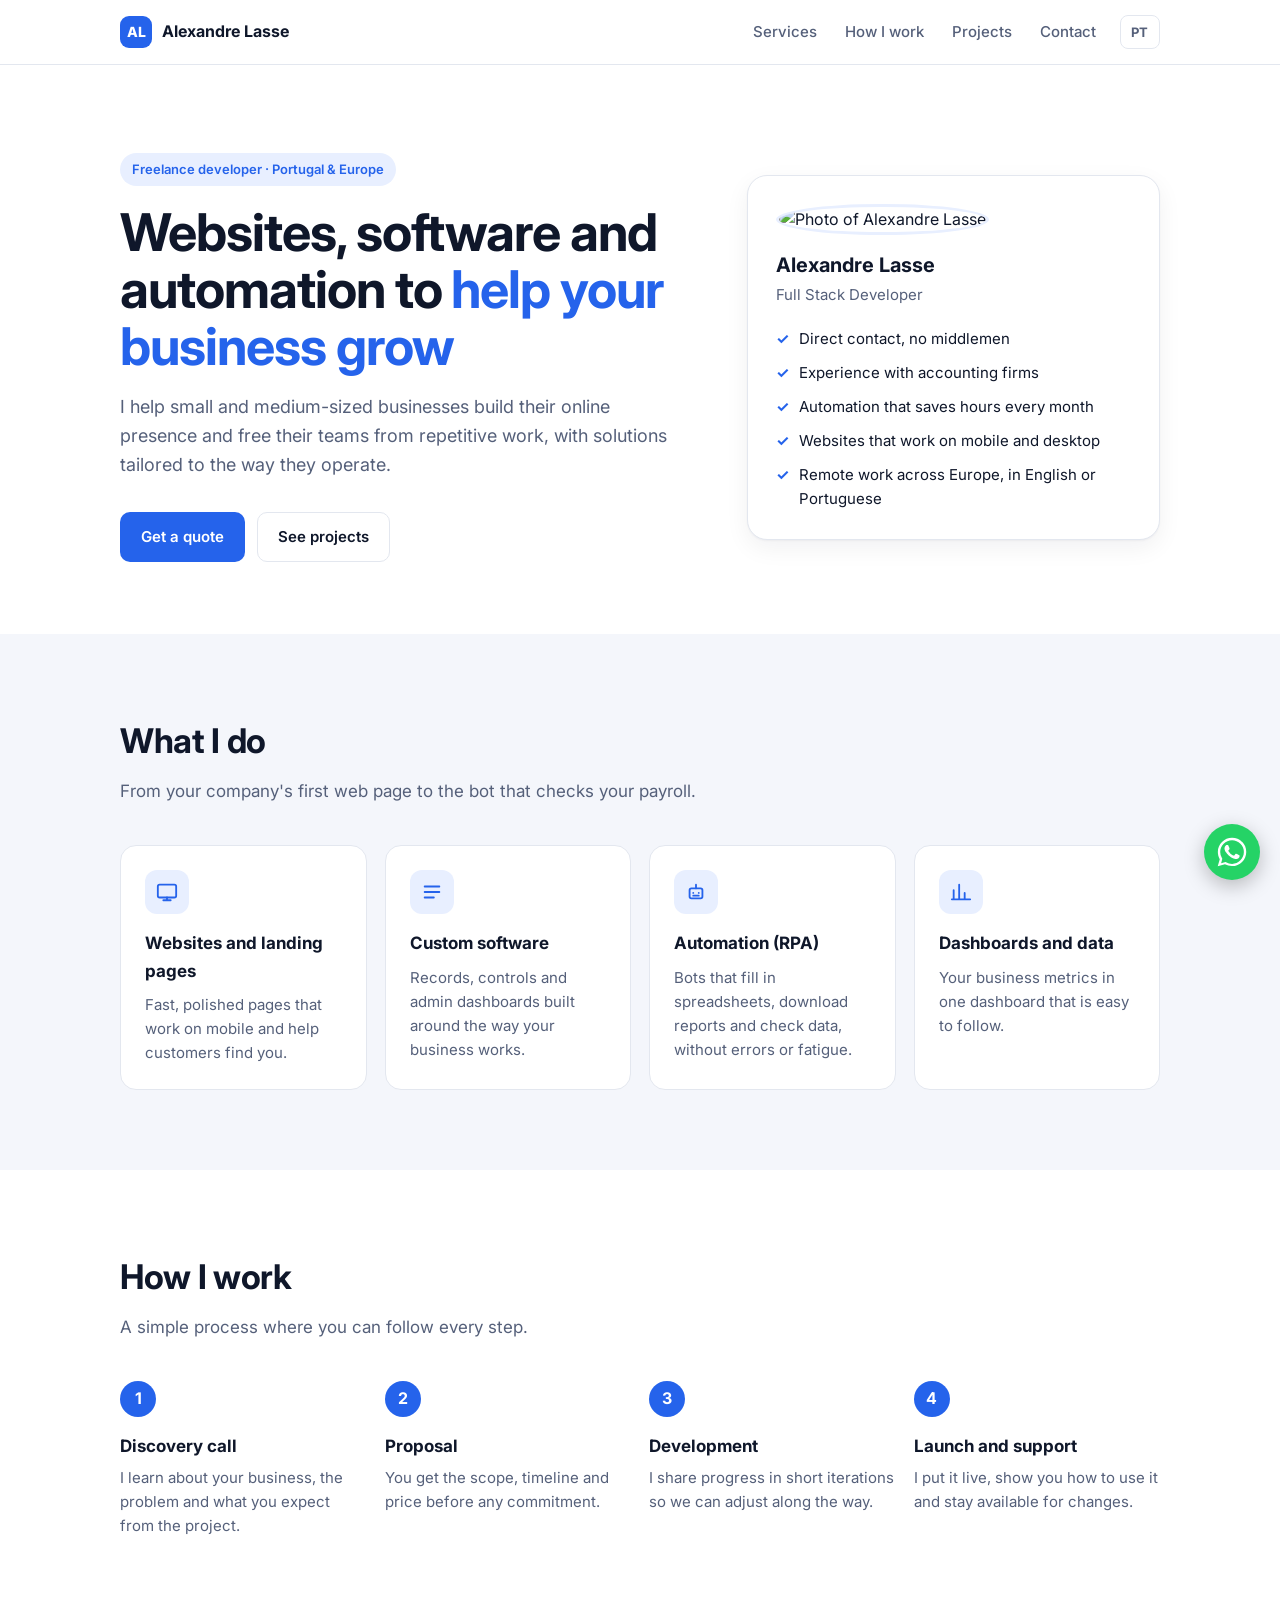
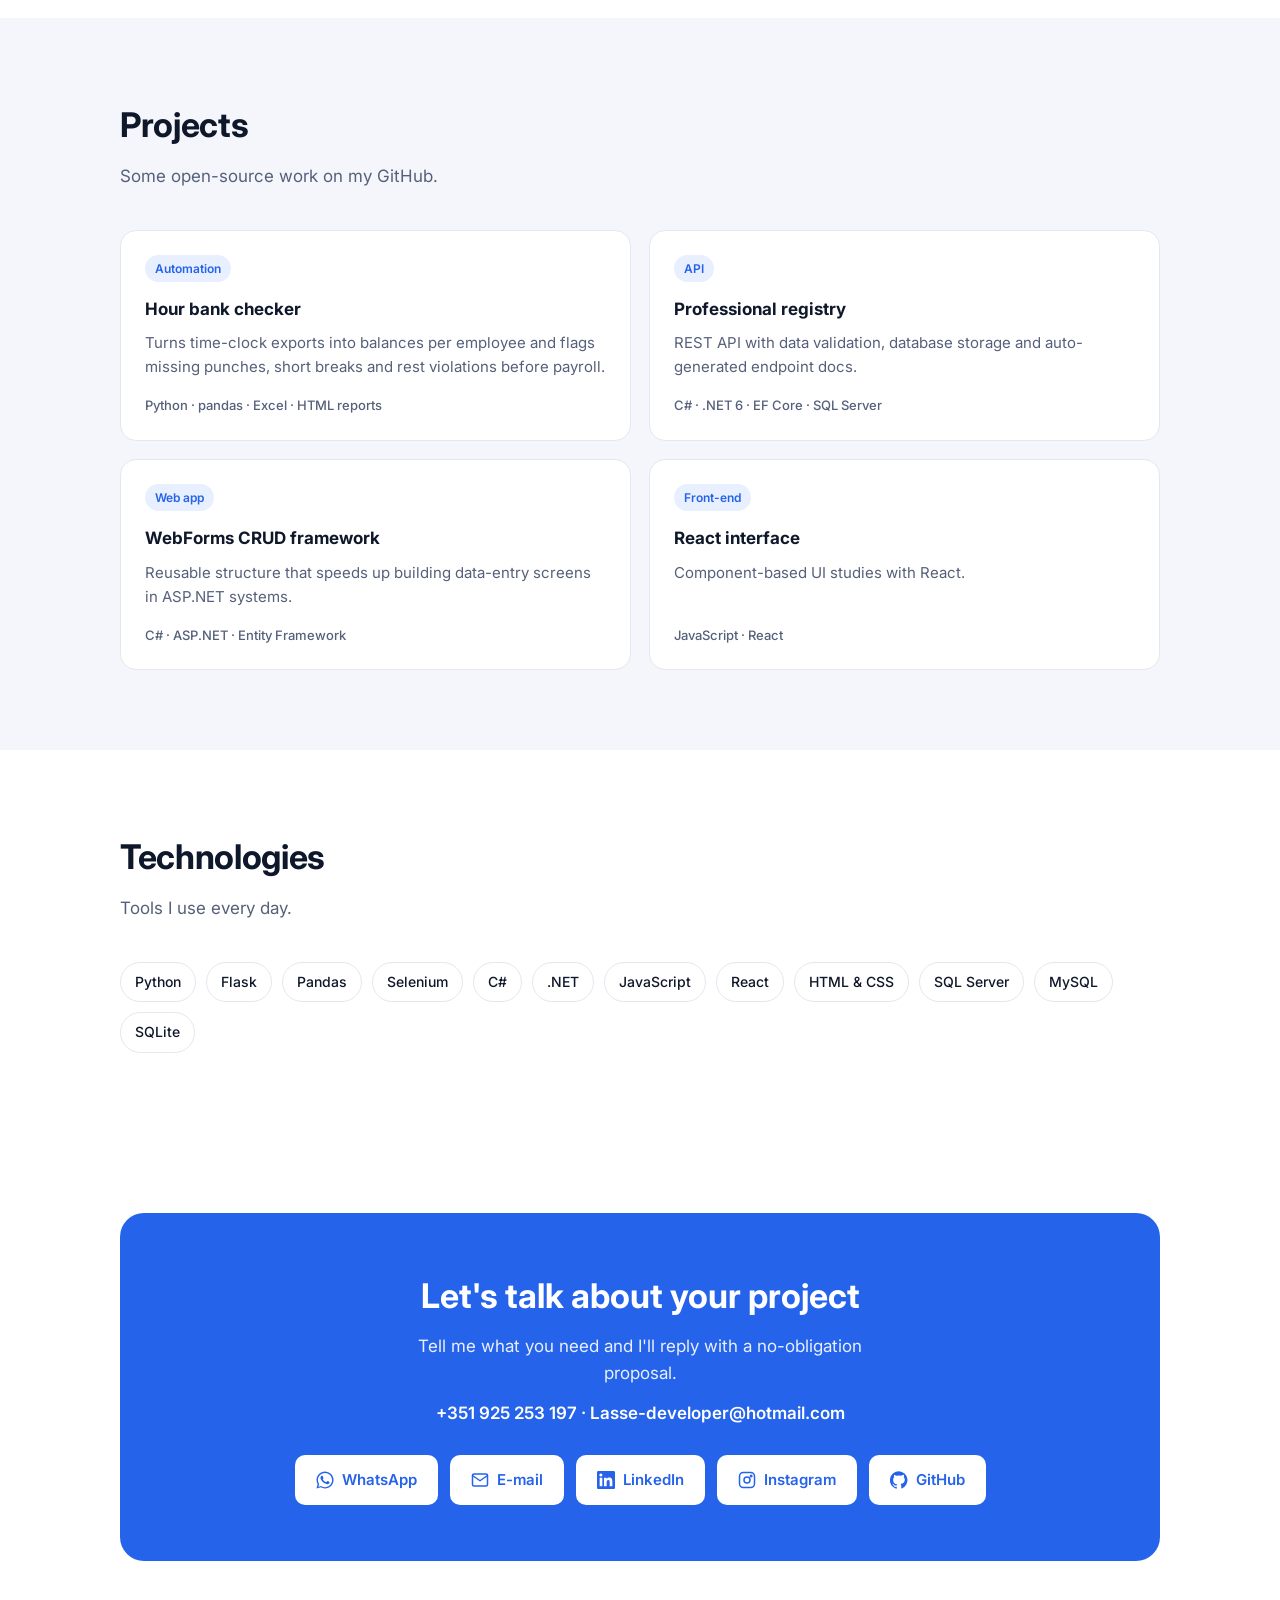
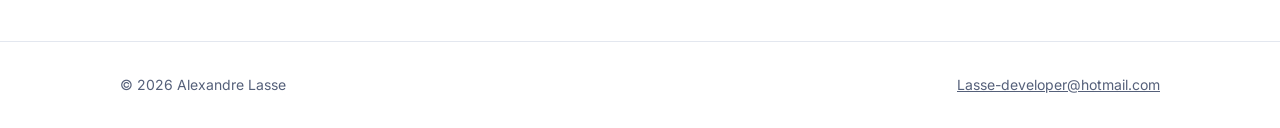
==== commit 92faeb3c: "Add hour bank checker project" ====
--- a/index.html
+++ b/index.html
@@ -126,6 +126,12 @@
           <p>Some open-source work on my GitHub.</p>
         </div>
         <div class="projects">
+          <a class="card project" href="https://github.com/alelexand/hour-bank-checker" target="_blank" rel="noopener">
+            <span class="tag">Automation</span>
+            <h3>Hour bank checker</h3>
+            <p>Turns time-clock exports into balances per employee and flags missing punches, short breaks and rest violations before payroll.</p>
+            <span class="stack">Python · pandas · Excel · HTML reports</span>
+          </a>
           <a class="card project" href="https://github.com/alelexand/DesafioImplanta" target="_blank" rel="noopener">
             <span class="tag">API</span>
             <h3>Professional registry</h3>
--- a/styles.css
+++ b/styles.css
@@ -118,7 +118,7 @@
 .step h3 { margin: 0 0 6px; font-size: 17px; }
 .step p { margin: 0; color: var(--muted); font-size: 15px; }
 
-.projects { display: grid; grid-template-columns: repeat(3, 1fr); gap: 18px; }
+.projects { display: grid; grid-template-columns: repeat(2, 1fr); gap: 18px; }
 .project { display: flex; flex-direction: column; text-decoration: none; transition: border-color .15s; }
 .project:hover { border-color: var(--accent); }
 .tag {
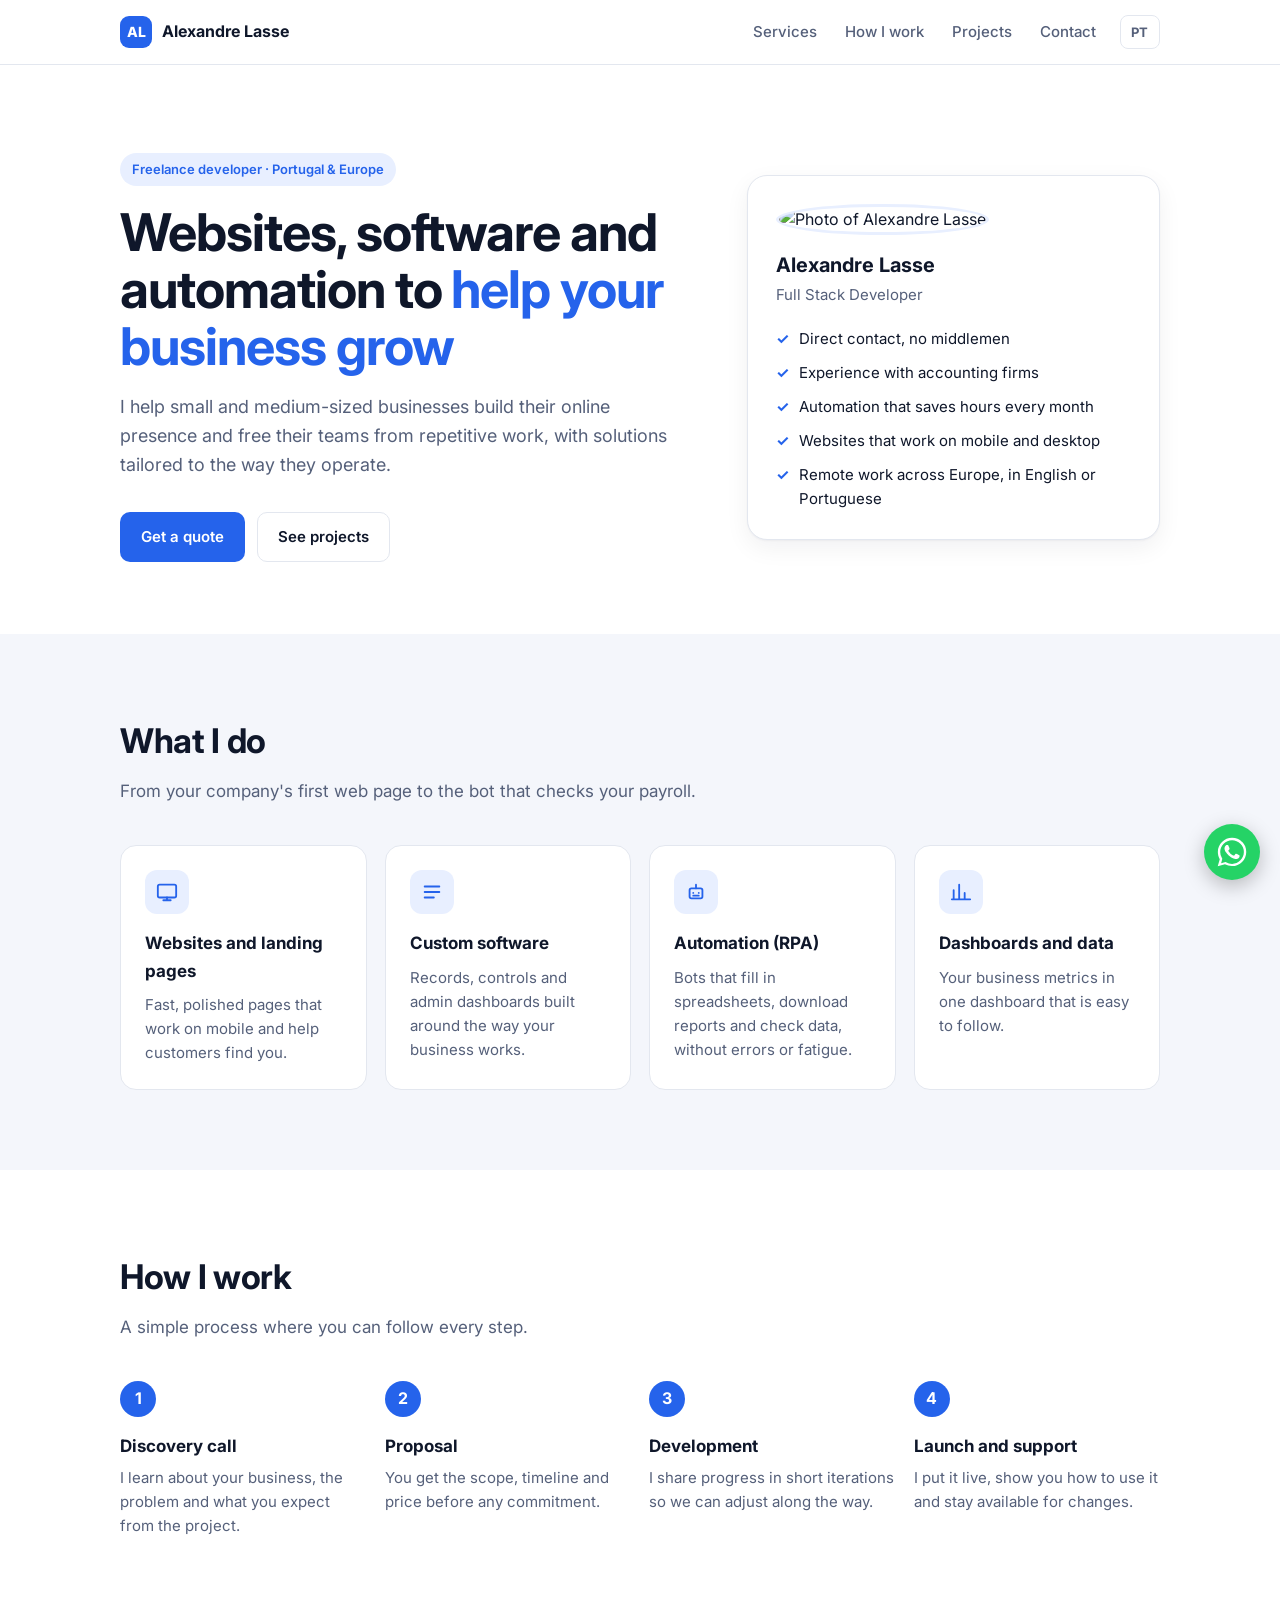
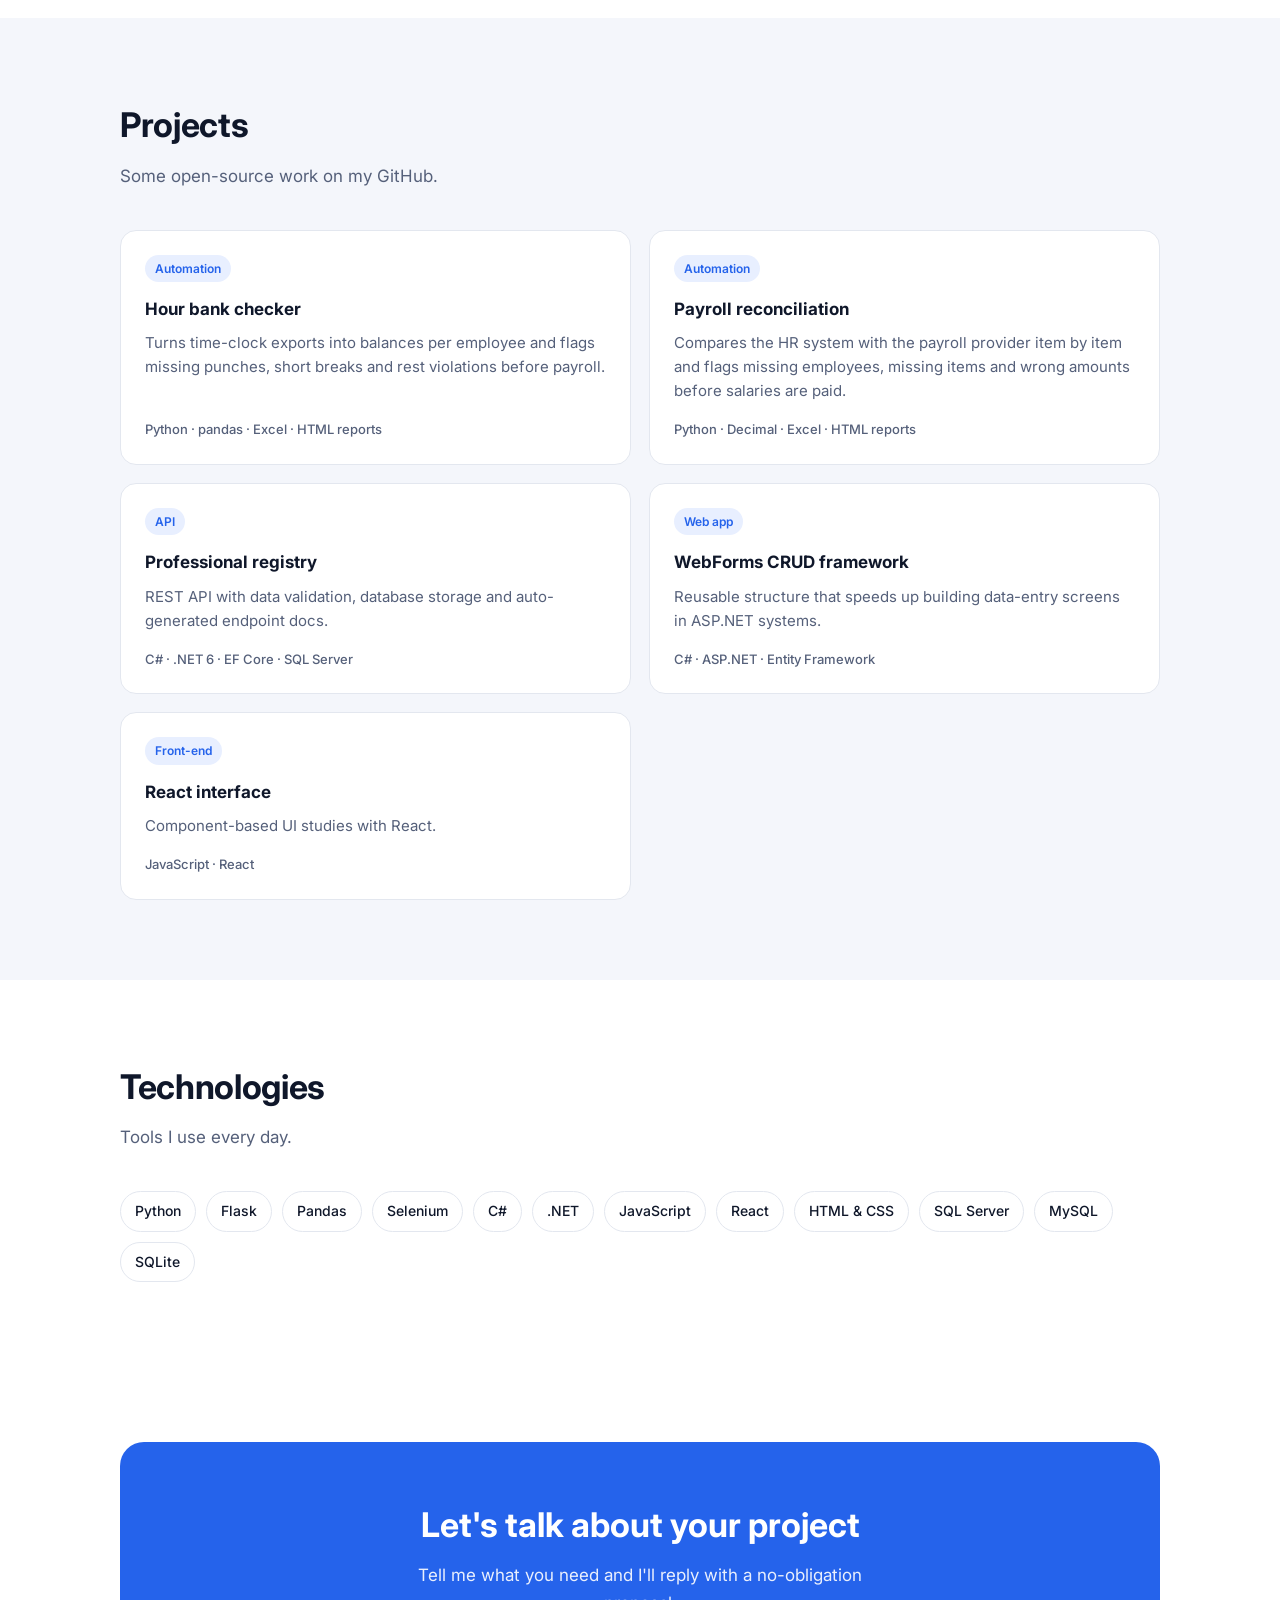
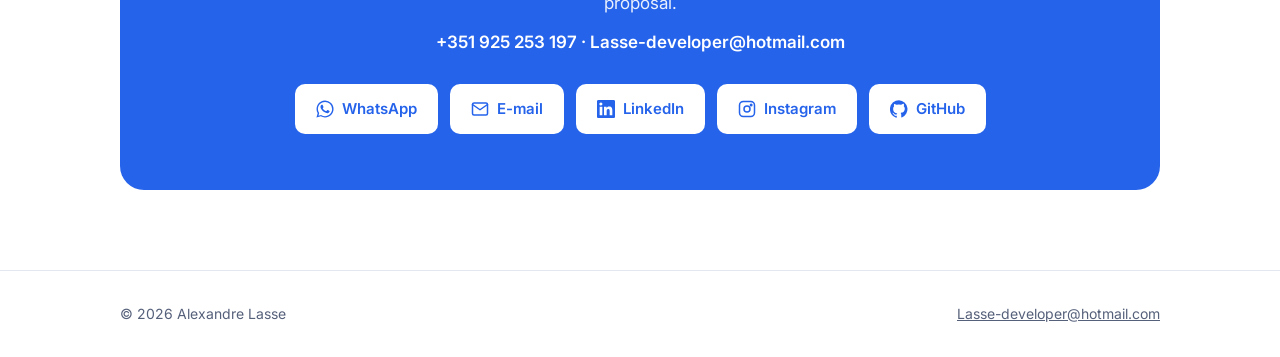
==== commit 36cfcc62: "Add payroll reconciliation project" ====
--- a/index.html
+++ b/index.html
@@ -132,6 +132,13 @@
             <p>Turns time-clock exports into balances per employee and flags missing punches, short breaks and rest violations before payroll.</p>
             <span class="stack">Python · pandas · Excel · HTML reports</span>
           </a>
+          <a class="card project" href="https://github.com/alelexand/payroll-reconciliation" target="_blank" rel="noopener">
+            <span class="tag">Automation</span>
+            <h3>Payroll reconciliation</h3>
+            <p>Compares the HR system with the payroll provider item by item and flags missing employees, missing items and wrong amounts before salaries are paid.</p>
+            <span class="stack">Python · Decimal · Excel · HTML reports</span>
+          </a>
+
           <a class="card project" href="https://github.com/alelexand/DesafioImplanta" target="_blank" rel="noopener">
             <span class="tag">API</span>
             <h3>Professional registry</h3>
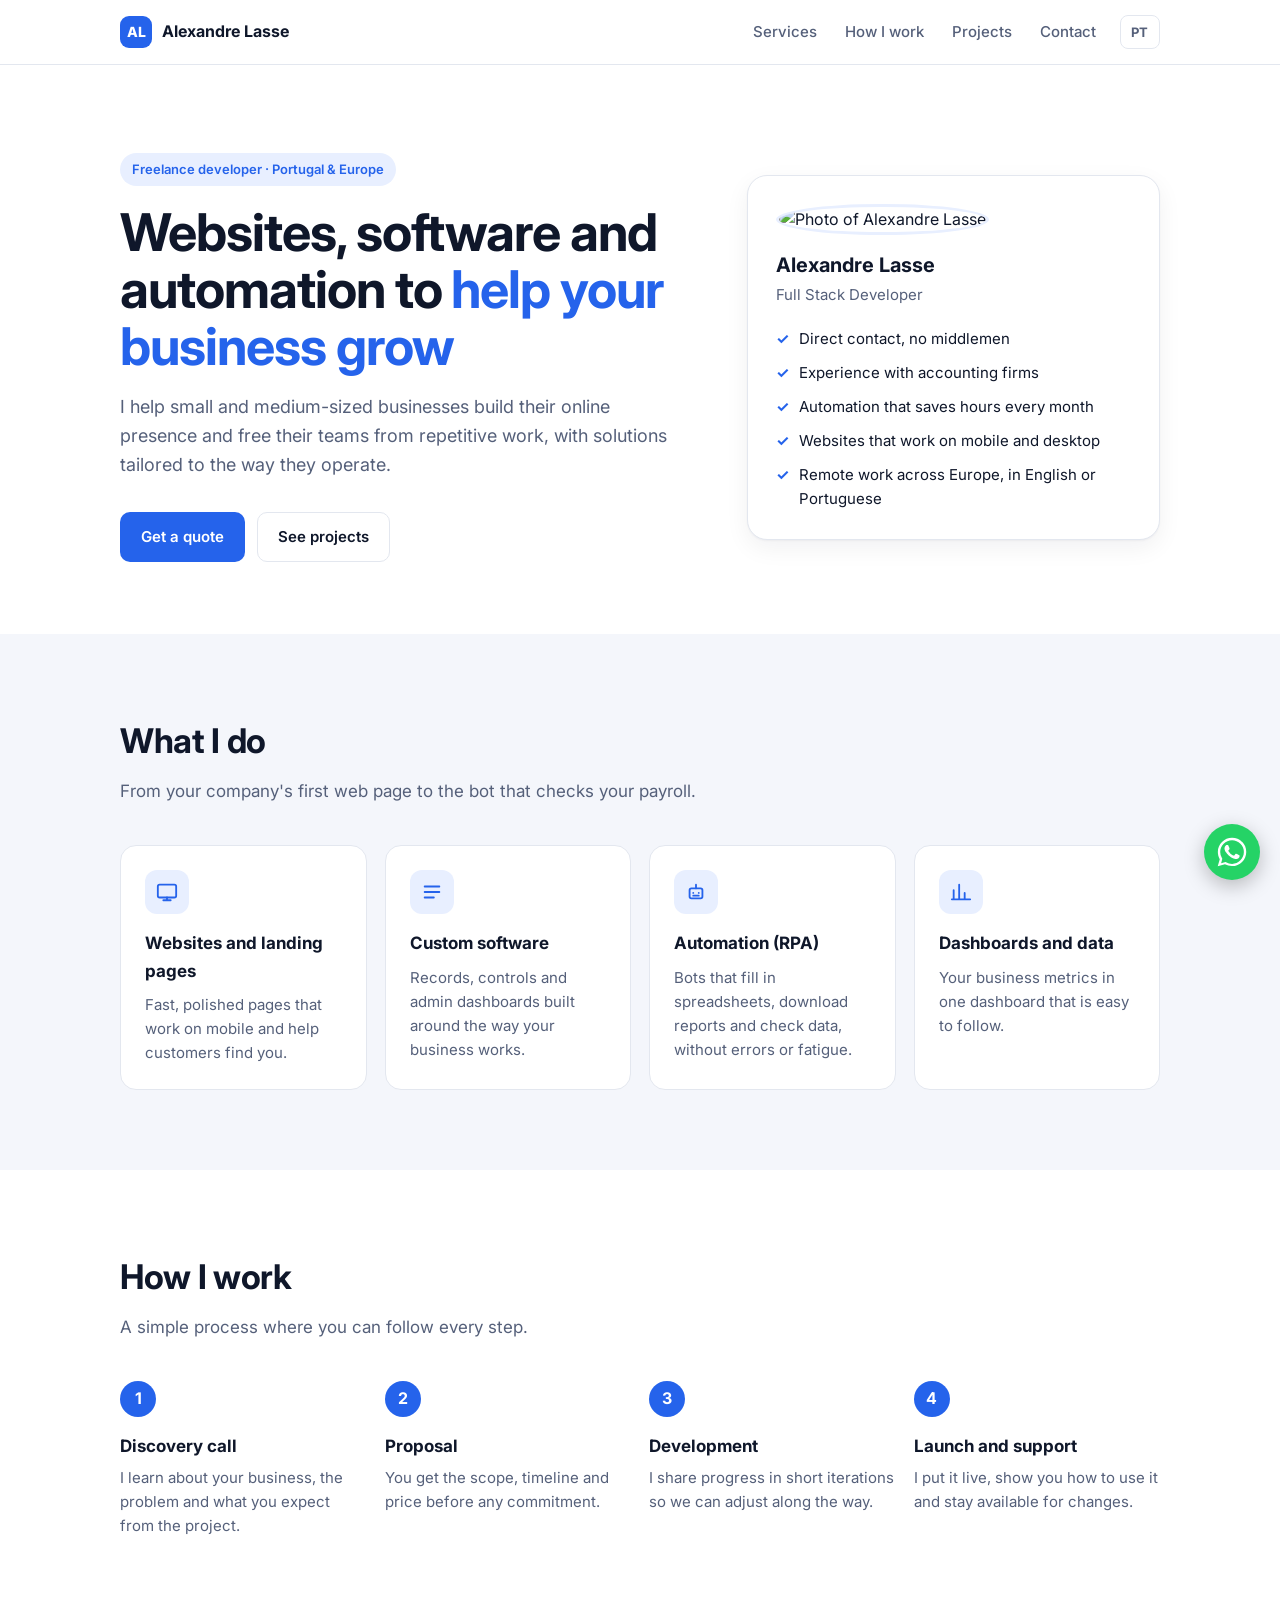
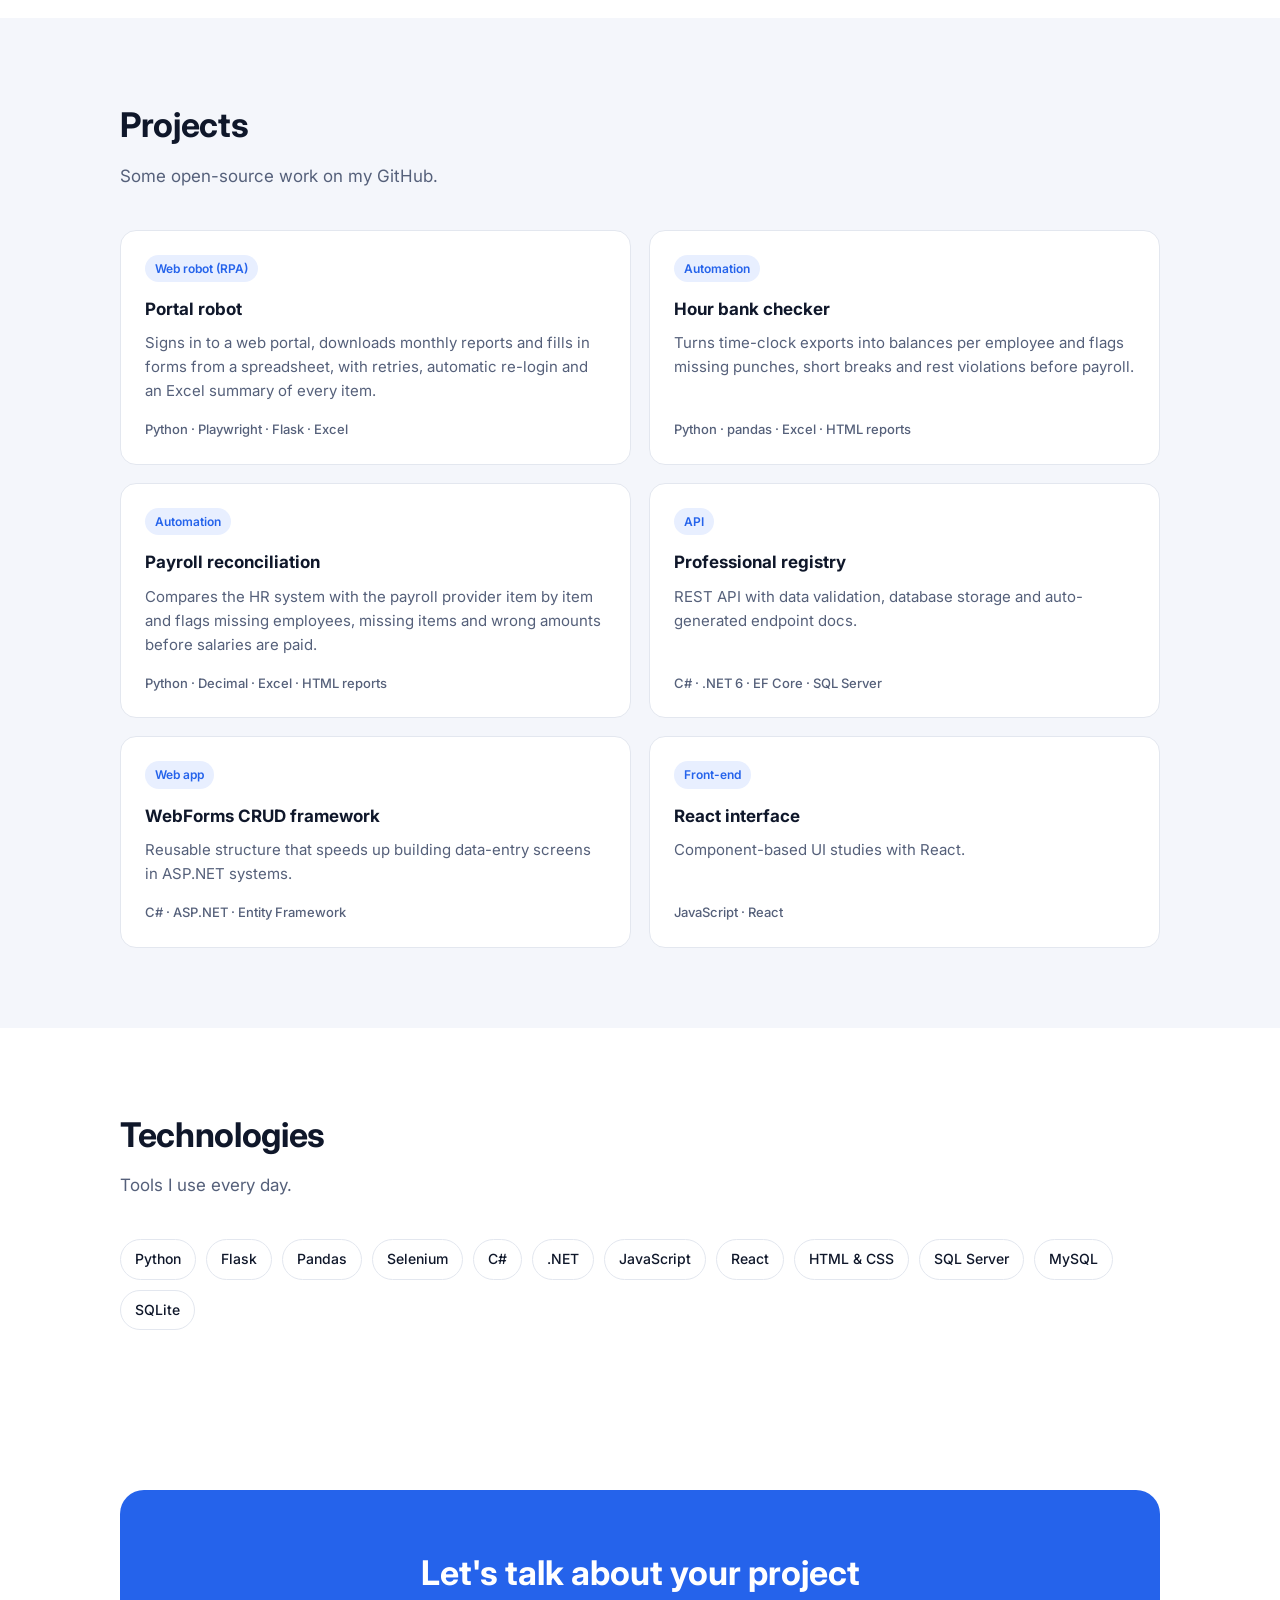
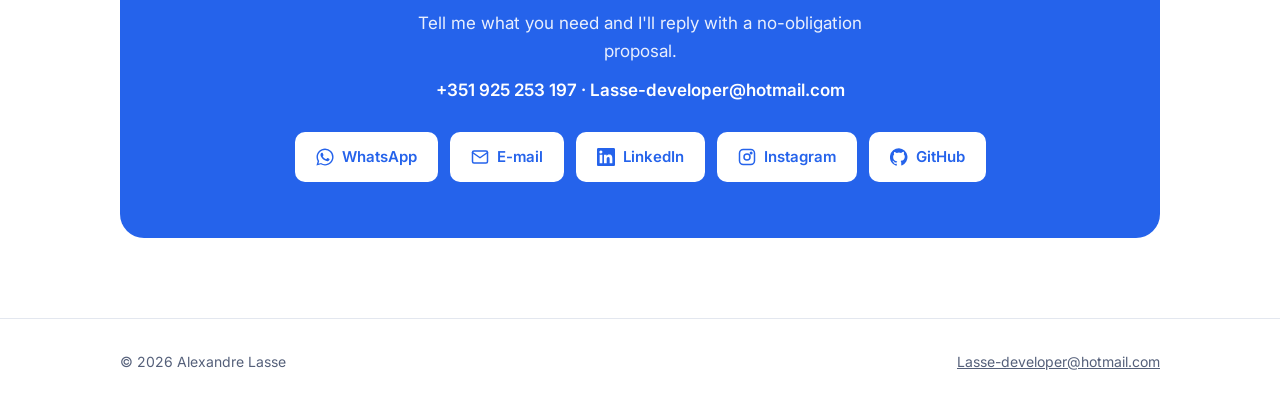
==== commit 6dad0370: "Add portal robot project" ====
--- a/index.html
+++ b/index.html
@@ -126,6 +126,13 @@
           <p>Some open-source work on my GitHub.</p>
         </div>
         <div class="projects">
+          <a class="card project" href="https://github.com/alelexand/portal-robot" target="_blank" rel="noopener">
+            <span class="tag">Web robot (RPA)</span>
+            <h3>Portal robot</h3>
+            <p>Signs in to a web portal, downloads monthly reports and fills in forms from a spreadsheet, with retries, automatic re-login and an Excel summary of every item.</p>
+            <span class="stack">Python · Playwright · Flask · Excel</span>
+          </a>
+
           <a class="card project" href="https://github.com/alelexand/hour-bank-checker" target="_blank" rel="noopener">
             <span class="tag">Automation</span>
             <h3>Hour bank checker</h3>
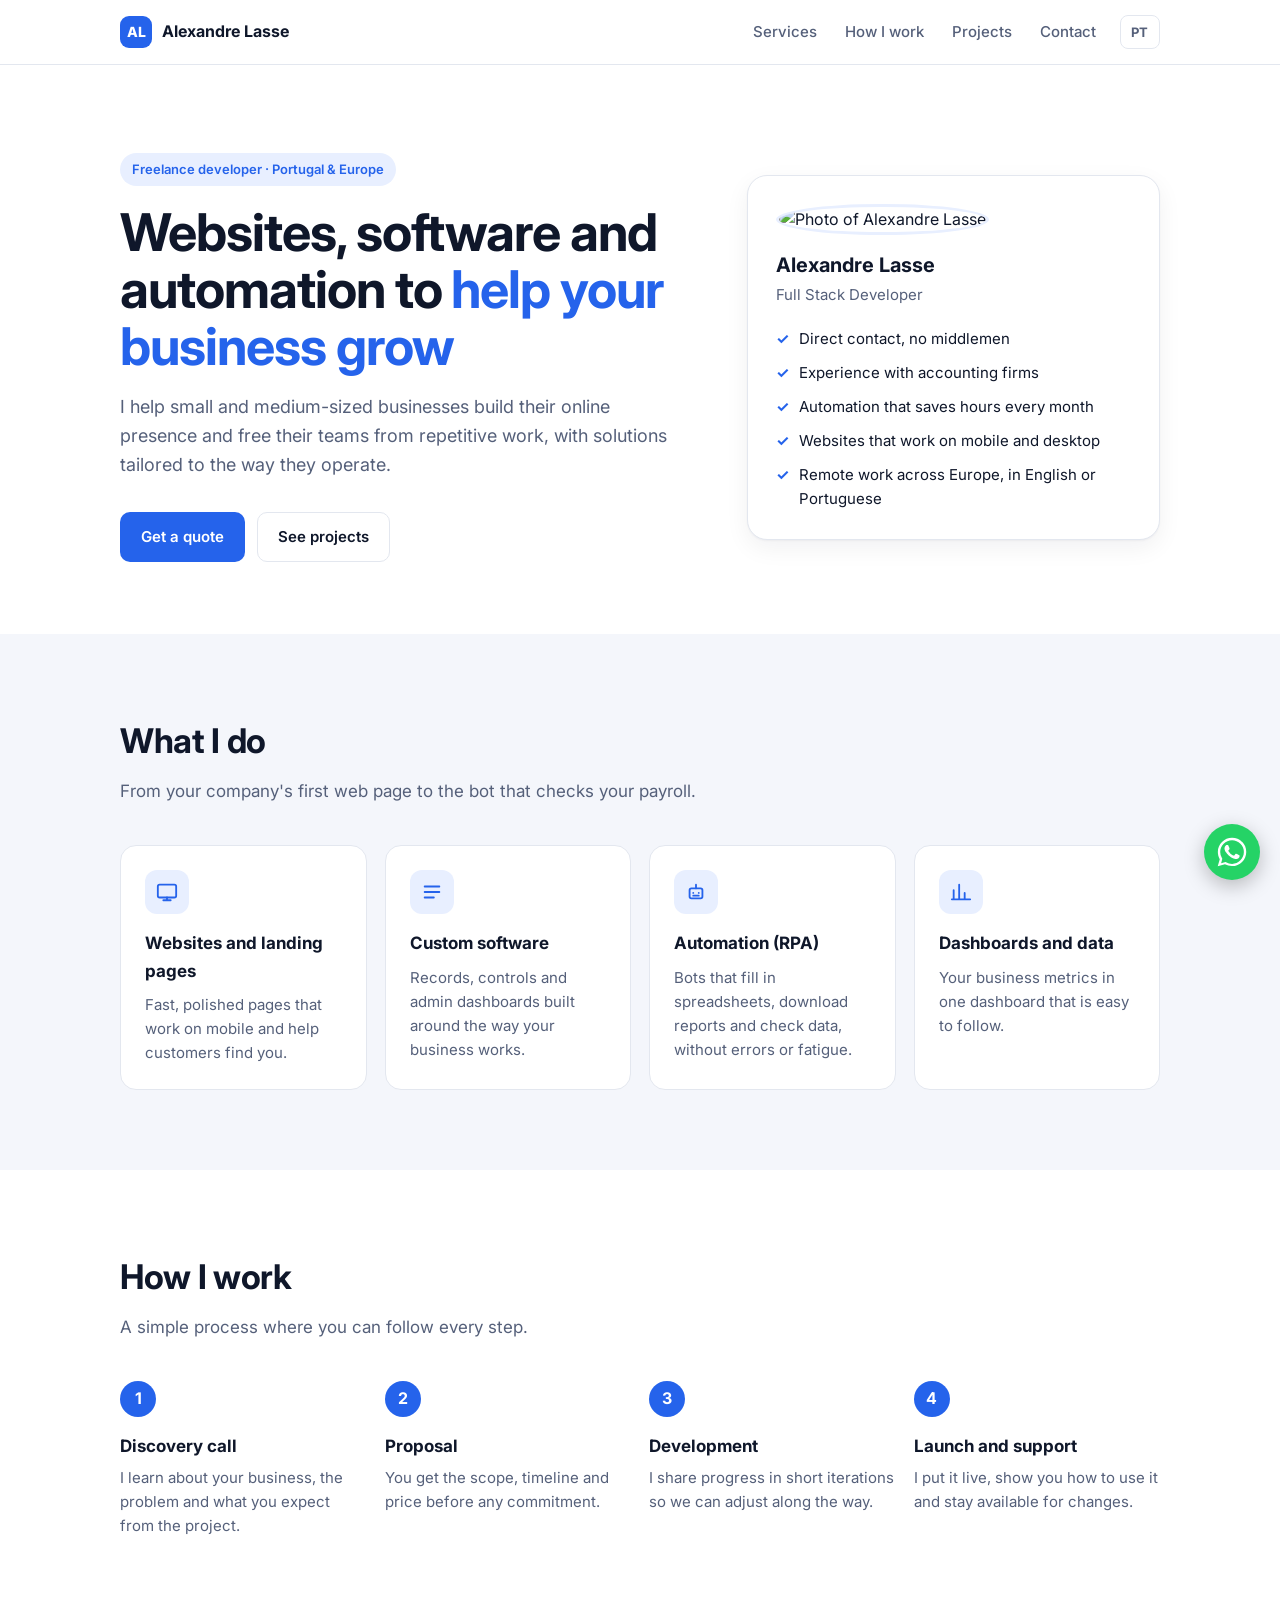
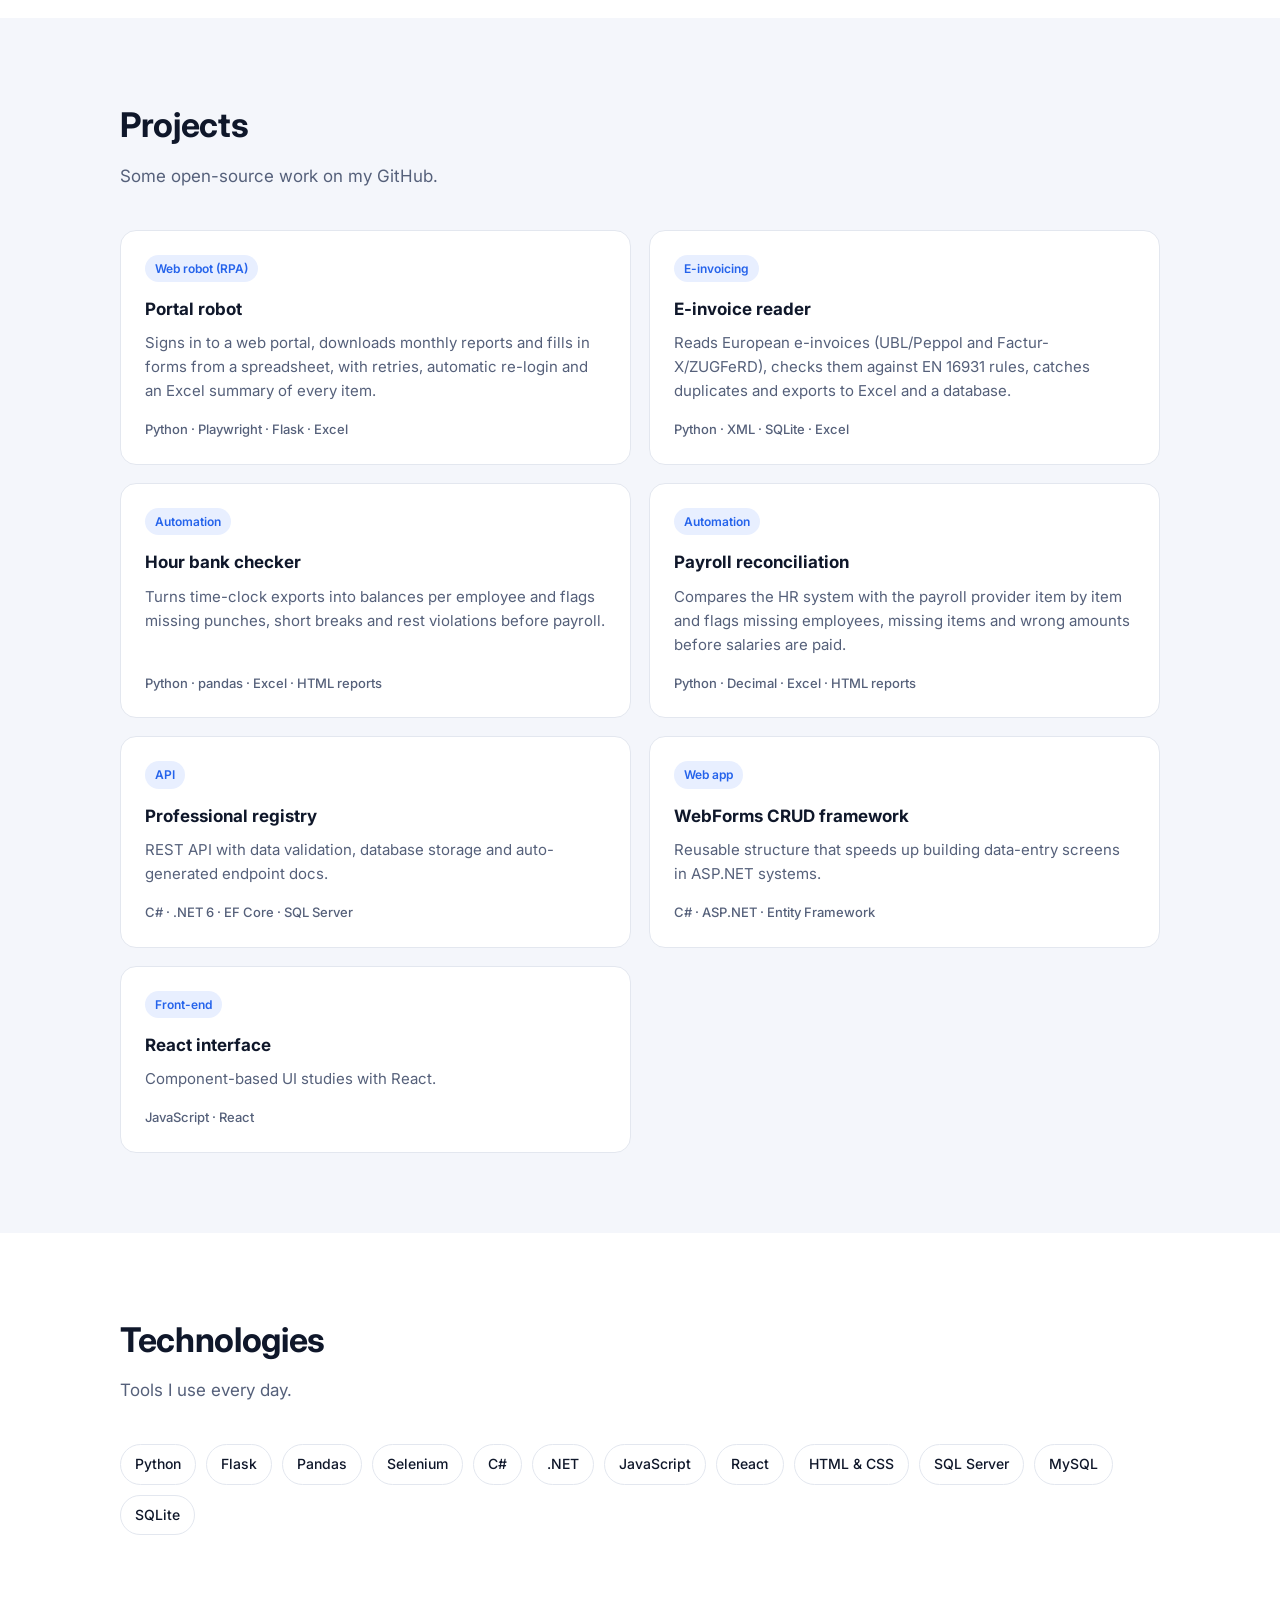
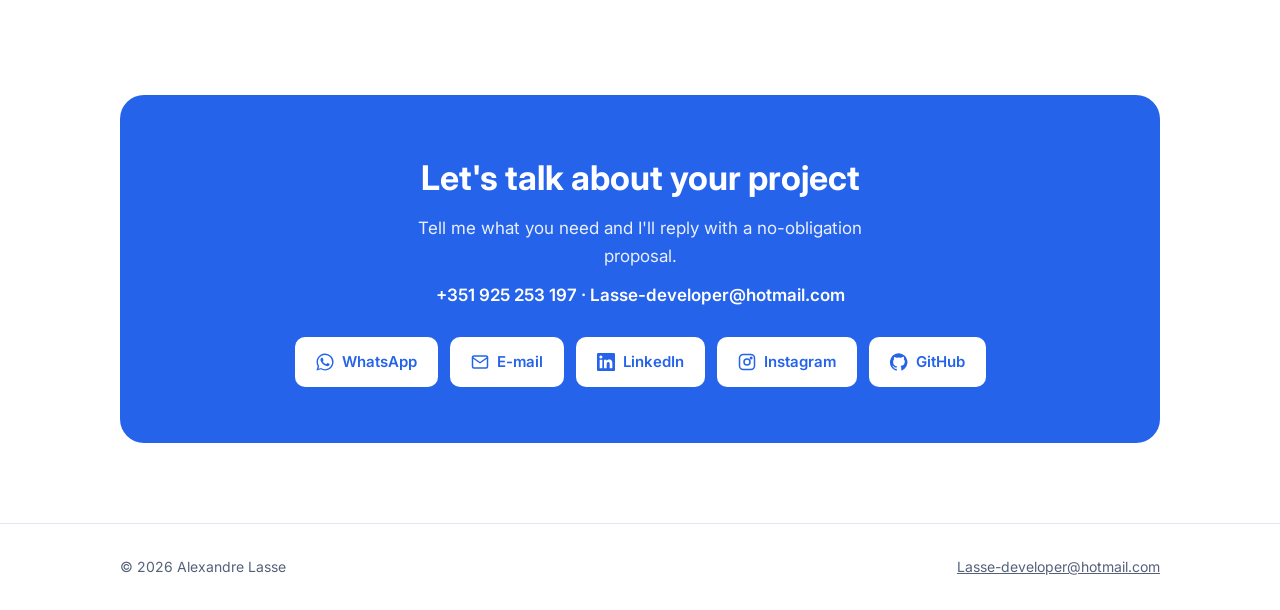
==== commit 9781c21c: "Add e-invoice reader project" ====
--- a/index.html
+++ b/index.html
@@ -133,6 +133,13 @@
             <span class="stack">Python · Playwright · Flask · Excel</span>
           </a>
 
+          <a class="card project" href="https://github.com/alelexand/einvoice-reader" target="_blank" rel="noopener">
+            <span class="tag">E-invoicing</span>
+            <h3>E-invoice reader</h3>
+            <p>Reads European e-invoices (UBL/Peppol and Factur-X/ZUGFeRD), checks them against EN 16931 rules, catches duplicates and exports to Excel and a database.</p>
+            <span class="stack">Python · XML · SQLite · Excel</span>
+          </a>
+
           <a class="card project" href="https://github.com/alelexand/hour-bank-checker" target="_blank" rel="noopener">
             <span class="tag">Automation</span>
             <h3>Hour bank checker</h3>
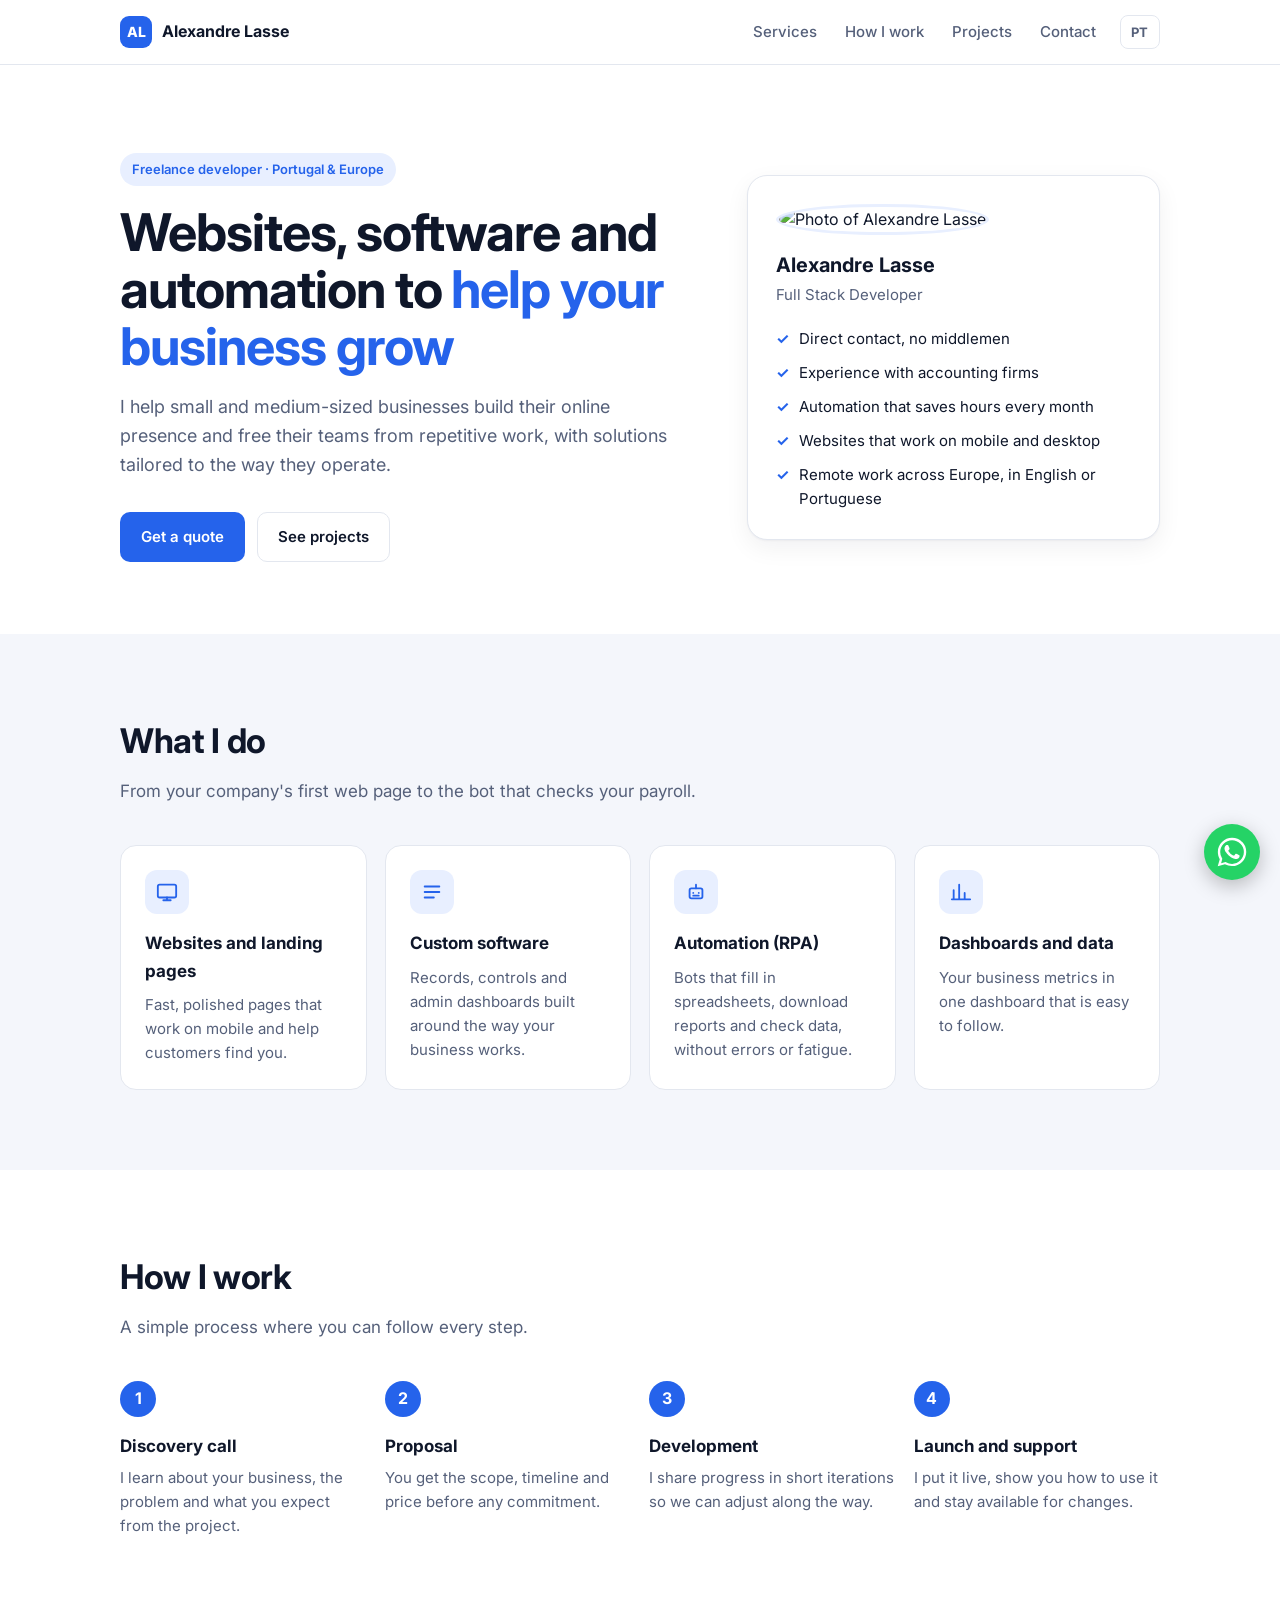
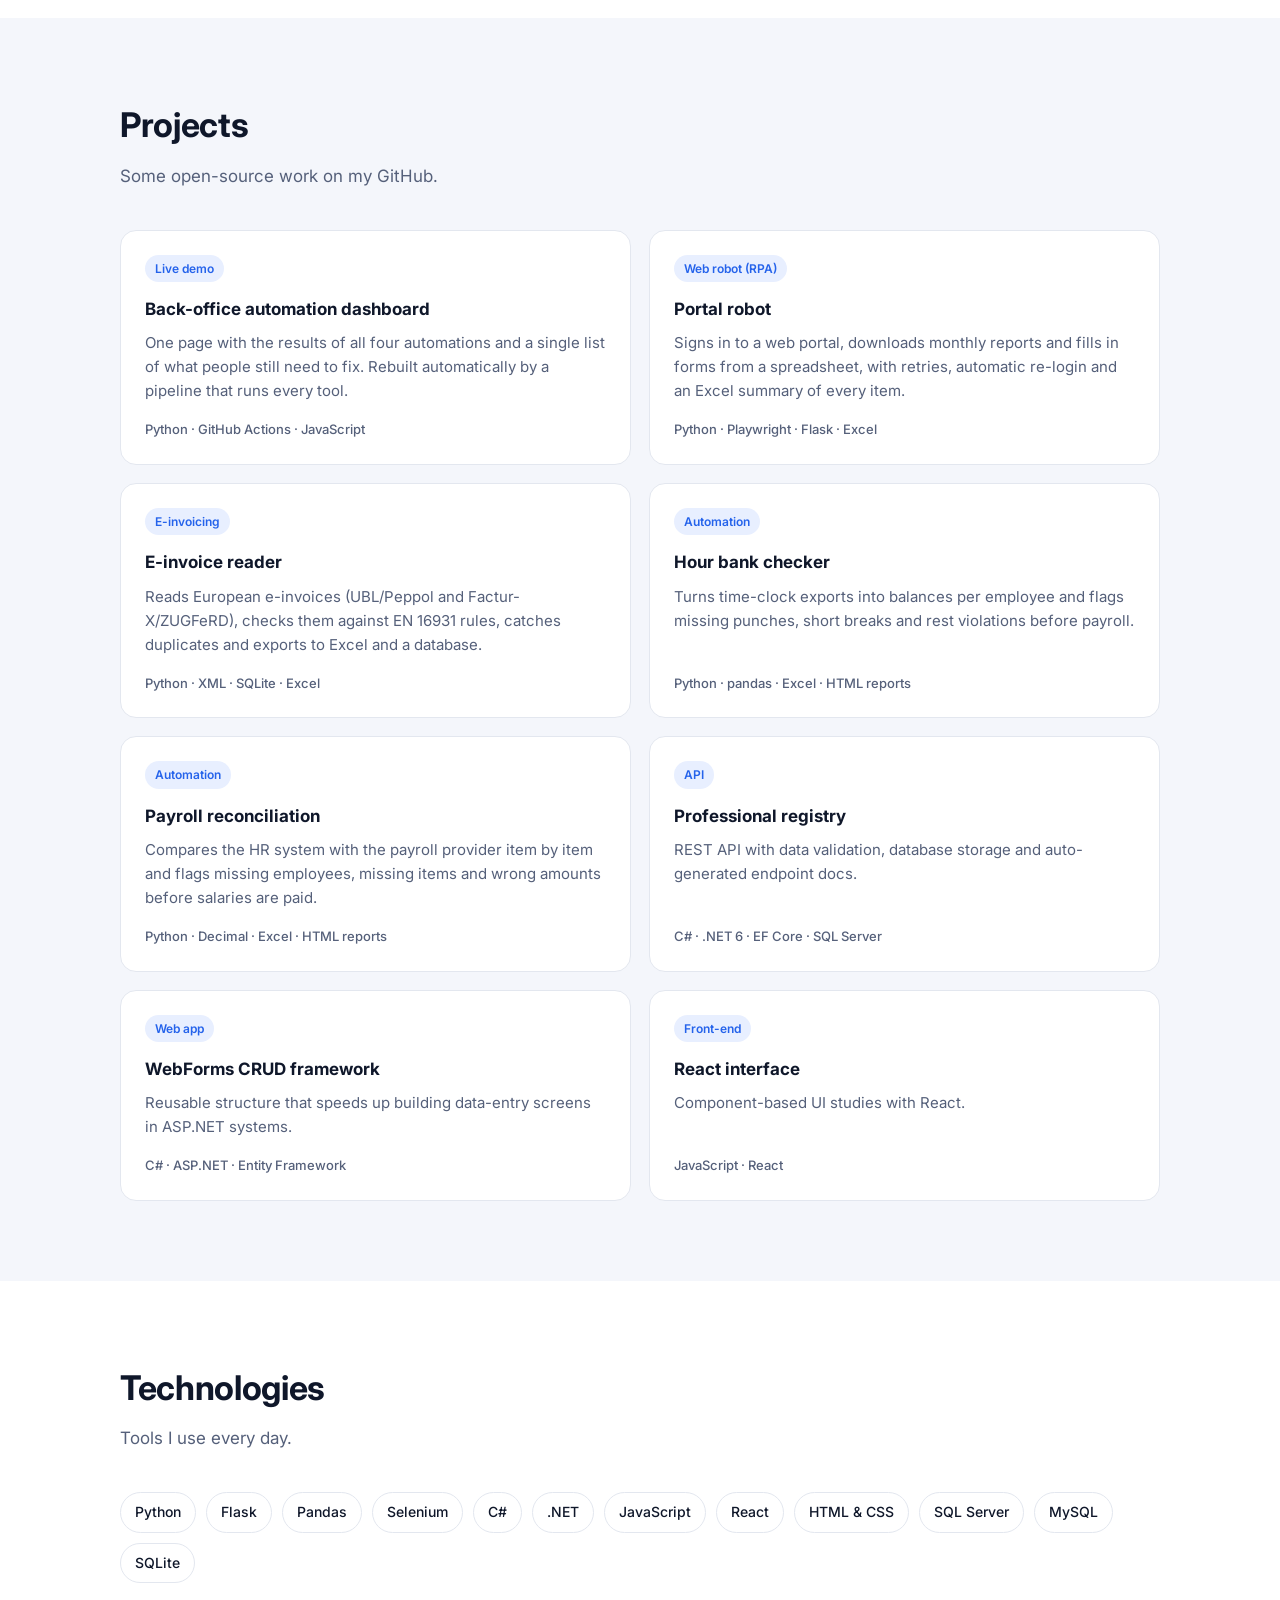
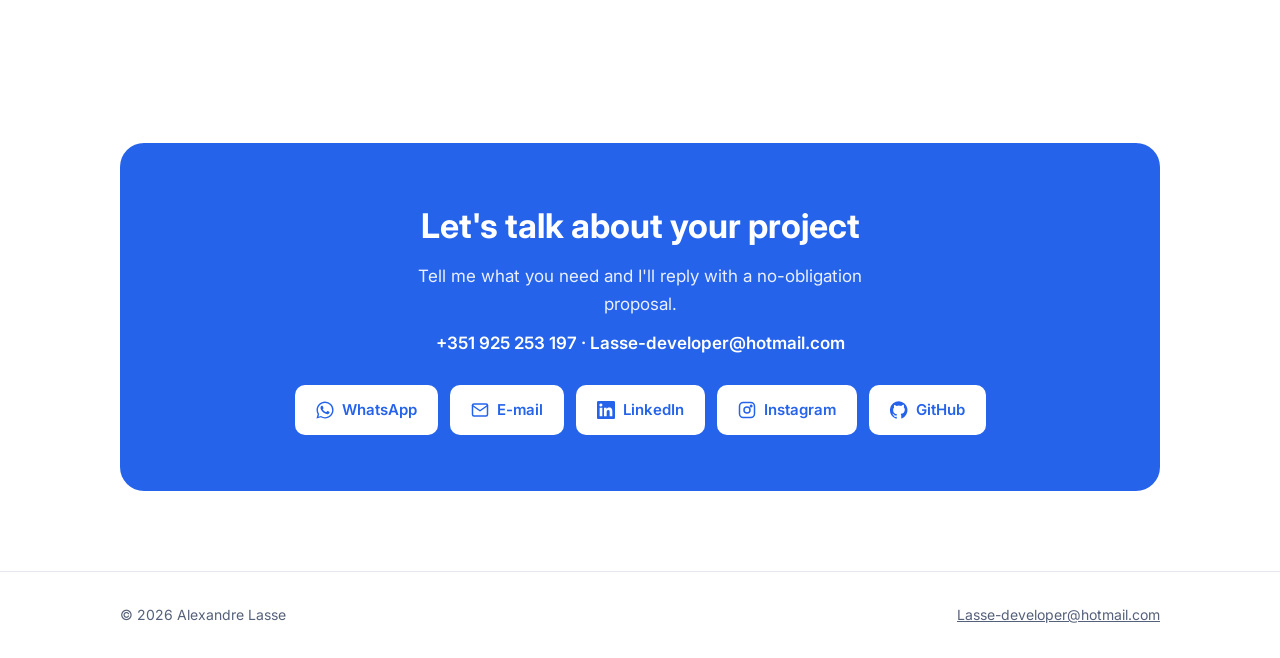
==== commit 7e9c7f89: "Add back-office dashboard live demo" ====
--- a/index.html
+++ b/index.html
@@ -126,6 +126,13 @@
           <p>Some open-source work on my GitHub.</p>
         </div>
         <div class="projects">
+          <a class="card project" href="https://alelexand.github.io/back-office-dashboard/" target="_blank" rel="noopener">
+            <span class="tag">Live demo</span>
+            <h3>Back-office automation dashboard</h3>
+            <p>One page with the results of all four automations and a single list of what people still need to fix. Rebuilt automatically by a pipeline that runs every tool.</p>
+            <span class="stack">Python · GitHub Actions · JavaScript</span>
+          </a>
+
           <a class="card project" href="https://github.com/alelexand/portal-robot" target="_blank" rel="noopener">
             <span class="tag">Web robot (RPA)</span>
             <h3>Portal robot</h3>
